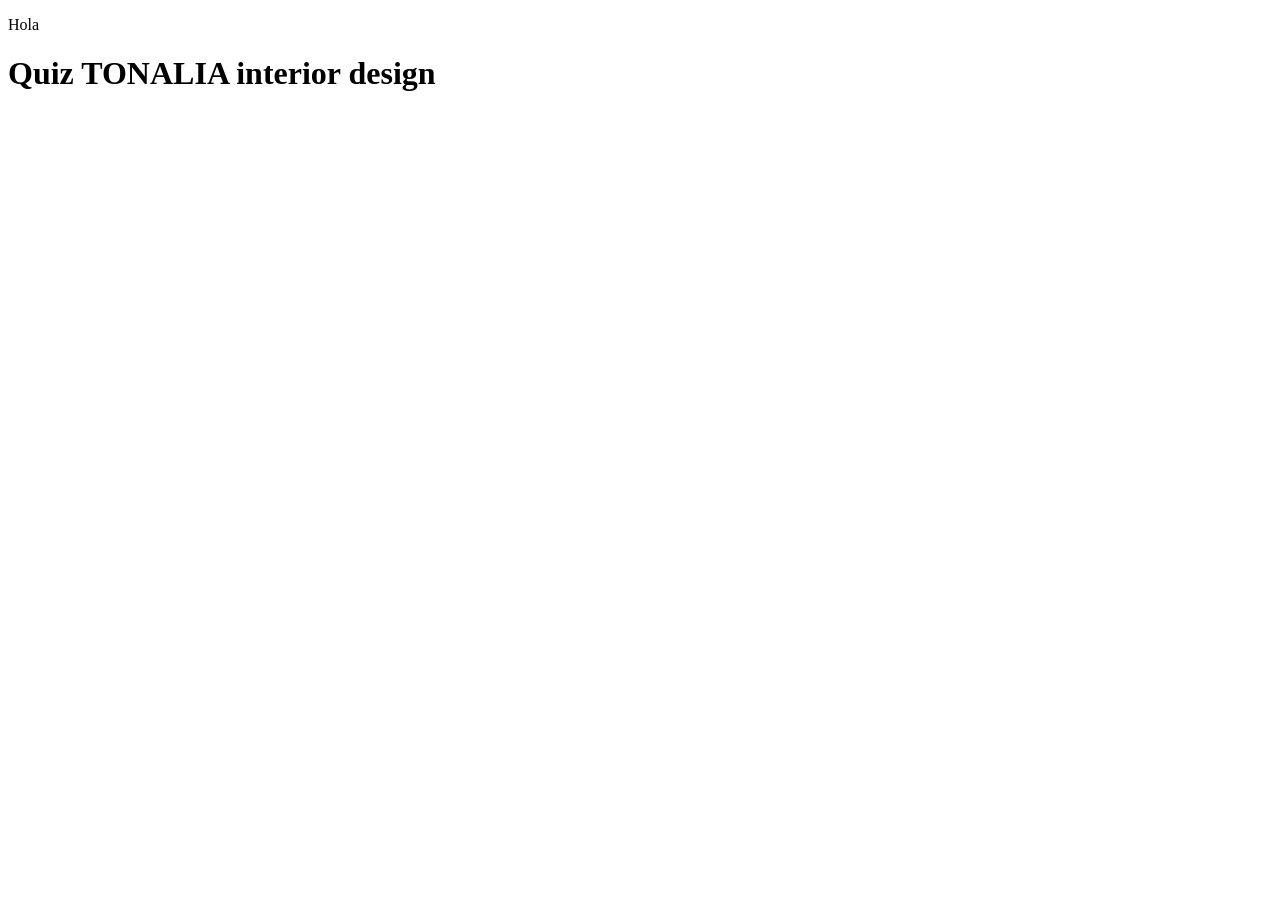
==== index.html @ bb1e87c9 "Add header to index.html" ====
<!DOCTYPE html>
<html lang="es">
<head>
  <meta charset="UTF-8">
  <meta name="viewport" content="width=device-width, initial-scale=1.0">
  <title>Quiz TONALIA interior design </title>
  </head>
  <body>
    <p> Hola </p>
   <h1>  Quiz TONALIA interior design </h1> 
  </body>   
</html>
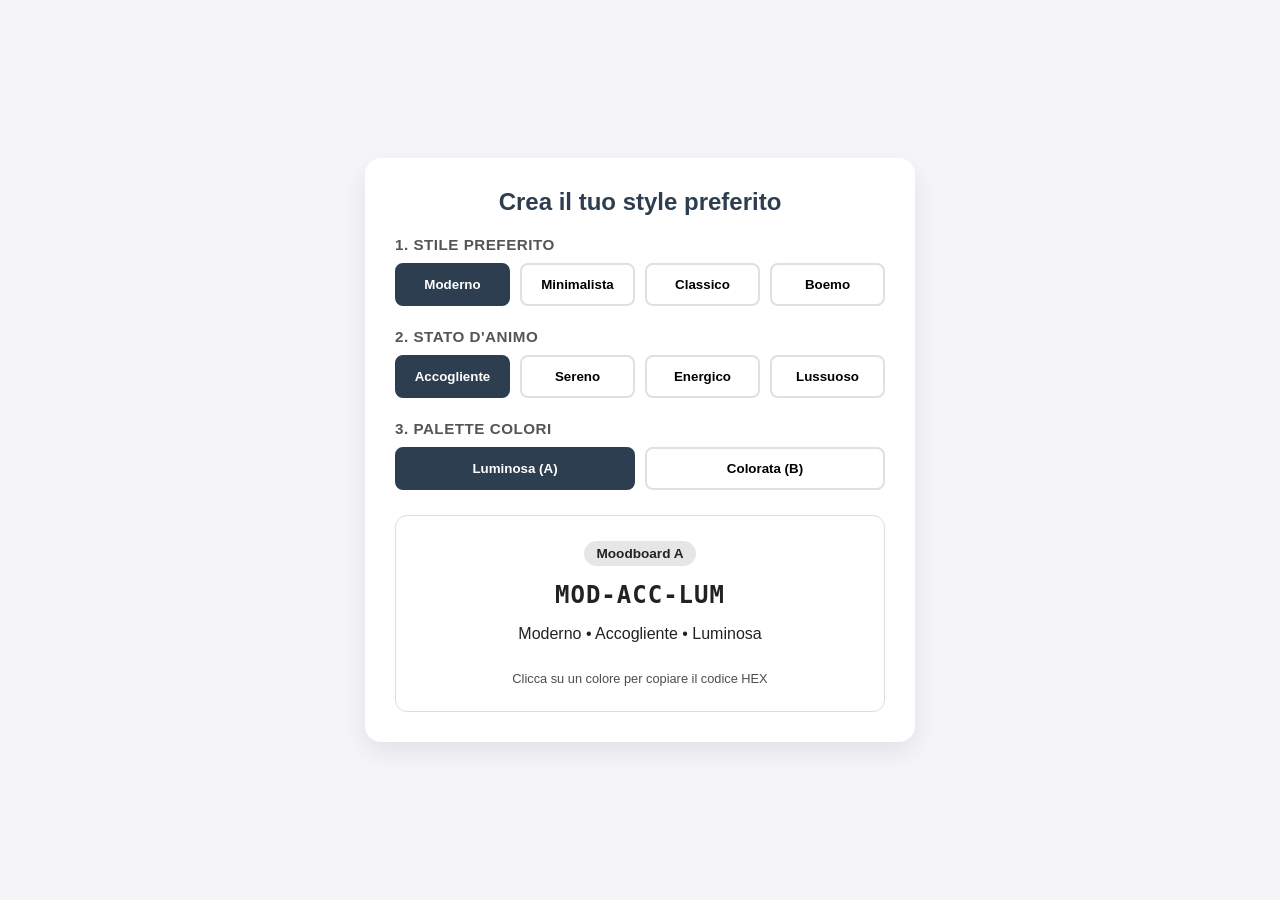
==== commit 7ef42a1e: "Rename index.html m to index.html" ====
--- a/index.html
+++ b/index.html
@@ -1,12 +1,58 @@
 <!DOCTYPE html>
-<html lang="es">
+<html lang="it">
 <head>
   <meta charset="UTF-8">
   <meta name="viewport" content="width=device-width, initial-scale=1.0">
-  <title>Quiz TONALIA interior design </title>
-  </head>
-  <body>
-    <p> Hola </p>
-   <h1>  Quiz TONALIA interior design </h1> 
-  </body>   
+  <title>Generatore di Moodboard</title>
+  <link rel="stylesheet" href="style.css">
+</head>
+<body>
+
+  <main class="container">
+    <h2>Crea il tuo style preferito</h2>
+
+    <!-- 1. STILE -->
+    <section class="step">
+      <span class="step-title">1. Stile Preferito</span>
+      <div class="options" id="group-stile">
+        <button class="btn-option active" data-val="MOD">Moderno</button>
+        <button class="btn-option" data-val="MIN">Minimalista</button>
+        <button class="btn-option" data-val="CLA">Classico</button>
+        <button class="btn-option" data-val="BOE">Boemo</button>
+      </div>
+    </section>
+
+    <!-- 2. STATO D'ANIMO -->
+    <section class="step">
+      <span class="step-title">2. Stato d'Animo</span>
+      <div class="options" id="group-mood">
+        <button class="btn-option active" data-val="ACC">Accogliente</button>
+        <button class="btn-option" data-val="SER">Sereno</button>
+        <button class="btn-option" data-val="ENE">Energico</button>
+        <button class="btn-option" data-val="LUS">Lussuoso</button>
+      </div>
+    </section>
+
+    <!-- 3. PALETTE COLORI -->
+    <section class="step">
+      <span class="step-title">3. Palette Colori</span>
+      <div class="options" id="group-palette">
+        <button class="btn-option active" data-val="LUM">Luminosa (A)</button>
+        <button class="btn-option" data-val="COL">Colorata (B)</button>
+      </div>
+    </section>
+
+    <!-- RESULTADO -->
+    <section class="result-card" id="result-card">
+      <span class="badge" id="moodboard-type">Moodboard A</span>
+      <div class="code-display" id="code-output">MOD-ACC-LUM</div>
+      <p id="desc-output">Moderno • Accogliente • Luminosa</p>
+      <div class="palette-grid" id="palette-grid"></div>
+      <small class="copy-hint" id="copy-hint">Clicca su un colore per copiare il codice HEX</small>
+    </section>
+  </main>
+
+  <script src="script.js"></script>
+</body>
 </html>
+
--- a/style.css
+++ b/style.css
@@ -0,0 +1,138 @@
+:root {
+  --bg-color: #f4f4f9;
+  --card-bg: #ffffff;
+  --text-main: #222222;
+  --accent: #2c3e50;
+}
+
+* {
+  box-sizing: border-box;
+}
+
+body {
+  font-family: 'Segoe UI', Tahoma, Geneva, Verdana, sans-serif;
+  background-color: var(--bg-color);
+  color: var(--text-main);
+  display: flex;
+  justify-content: center;
+  align-items: center;
+  min-height: 100vh;
+  margin: 0;
+  padding: 20px;
+}
+
+.container {
+  background: var(--card-bg);
+  padding: 30px;
+  border-radius: 16px;
+  box-shadow: 0 10px 25px rgba(0, 0, 0, 0.08);
+  max-width: 550px;
+  width: 100%;
+}
+
+h2 {
+  margin-top: 0;
+  text-align: center;
+  color: var(--accent);
+}
+
+.step {
+  margin-bottom: 22px;
+}
+
+.step-title {
+  font-weight: bold;
+  margin-bottom: 10px;
+  display: block;
+  font-size: 0.95rem;
+  text-transform: uppercase;
+  letter-spacing: 0.5px;
+  color: #555;
+}
+
+.options {
+  display: grid;
+  grid-template-columns: repeat(auto-fit, minmax(110px, 1fr));
+  gap: 10px;
+}
+
+.btn-option {
+  padding: 12px;
+  border: 2px solid #e0e0e0;
+  border-radius: 8px;
+  background: #fff;
+  cursor: pointer;
+  font-weight: 600;
+  transition: all 0.2s ease;
+  text-align: center;
+}
+
+.btn-option:hover {
+  border-color: var(--accent);
+}
+
+.btn-option.active {
+  background: var(--accent);
+  color: #fff;
+  border-color: var(--accent);
+}
+
+.result-card {
+  margin-top: 25px;
+  padding: 25px;
+  border-radius: 12px;
+  border: 1px solid #ddd;
+  transition: background-color 0.4s ease, color 0.4s ease;
+  text-align: center;
+}
+
+.badge {
+  display: inline-block;
+  padding: 5px 12px;
+  border-radius: 20px;
+  font-size: 0.85rem;
+  font-weight: bold;
+  background: rgba(128, 128, 128, 0.2);
+  margin-bottom: 10px;
+}
+
+.code-display {
+  font-family: monospace;
+  font-size: 1.5rem;
+  font-weight: bold;
+  margin: 5px 0 10px;
+  letter-spacing: 1px;
+}
+
+.palette-grid {
+  display: grid;
+  grid-template-columns: repeat(4, 1fr);
+  gap: 10px;
+  margin-top: 15px;
+}
+
+.color-swatch {
+  height: 75px;
+  border-radius: 8px;
+  display: flex;
+  align-items: flex-end;
+  justify-content: center;
+  padding-bottom: 8px;
+  font-family: monospace;
+  font-size: 0.75rem;
+  font-weight: bold;
+  box-shadow: inset 0 0 0 1px rgba(0, 0, 0, 0.15);
+  cursor: pointer;
+  transition: transform 0.15s ease;
+}
+
+.color-swatch:hover {
+  transform: translateY(-3px);
+}
+
+.copy-hint {
+  display: block;
+  margin-top: 12px;
+  font-size: 0.8rem;
+  opacity: 0.8;
+}
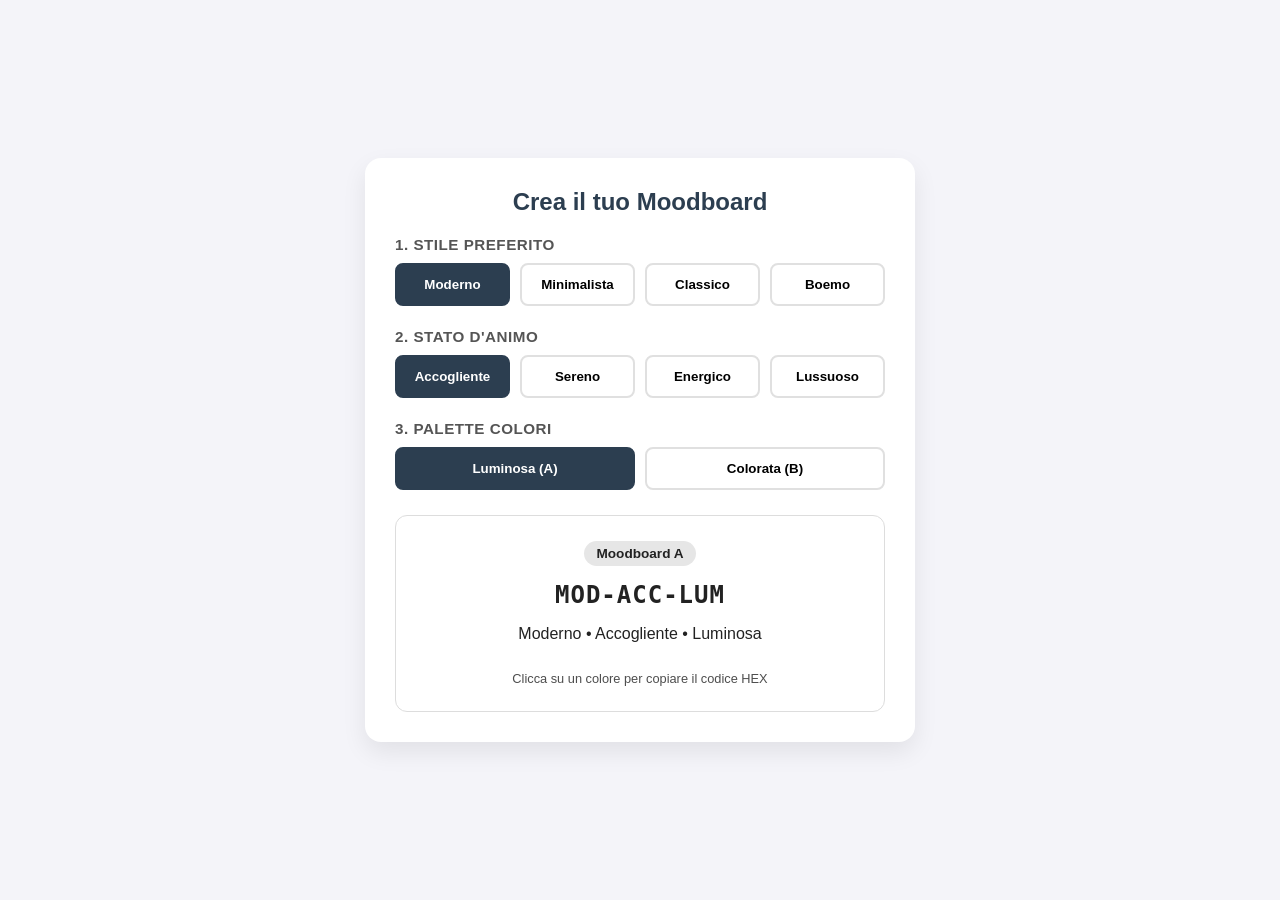
==== commit aae8b57e: "Revise index.html for moodboard generator" ====
--- a/index.html
+++ b/index.html
@@ -9,7 +9,7 @@
 <body>
 
   <main class="container">
-    <h2>Crea il tuo style preferito</h2>
+    <h2>Crea il tuo Moodboard</h2>
 
     <!-- 1. STILE -->
     <section class="step">
@@ -55,4 +55,3 @@
   <script src="script.js"></script>
 </body>
 </html>
-
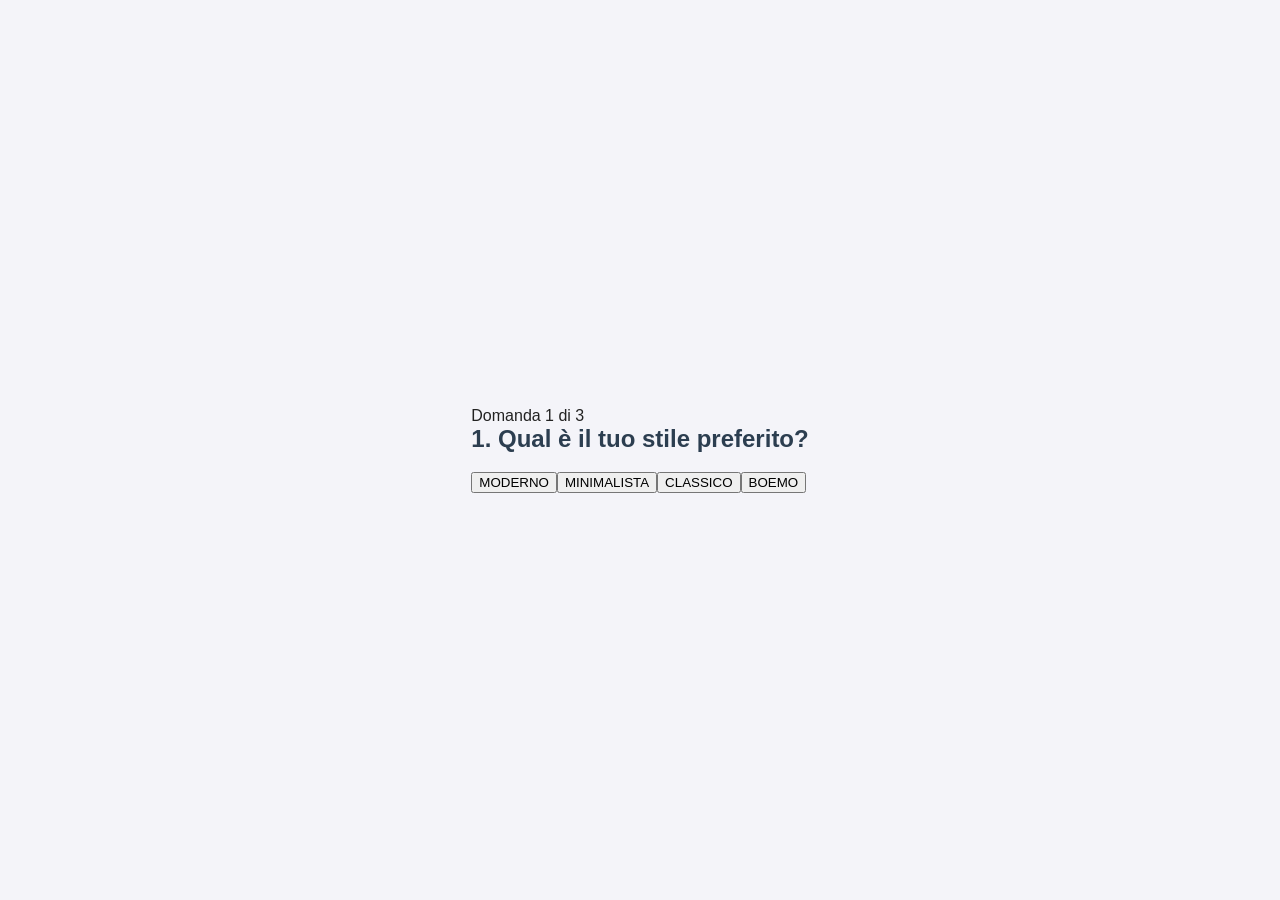
==== commit aace9e32: "Revise title and enhance quiz structure Updated the title and structure of the quiz moodboard. Added" ====
--- a/index.html
+++ b/index.html
@@ -3,55 +3,37 @@
 <head>
   <meta charset="UTF-8">
   <meta name="viewport" content="width=device-width, initial-scale=1.0">
-  <title>Generatore di Moodboard</title>
+  <title>Quiz Moodboard Interior Design</title>
   <link rel="stylesheet" href="style.css">
 </head>
 <body>
 
-  <main class="container">
-    <h2>Crea il tuo Moodboard</h2>
+  <div id="quiz-container" class="fade-in">
+    <div class="progress-wrapper">
+      <div class="progress-info">
+        <span id="step-text">Domanda 1 di 3</span>
+      </div>
+      <div class="progress-bar-bg">
+        <div id="progress-fill"></div>
+      </div>
+    </div>
 
-    <!-- 1. STILE -->
-    <section class="step">
-      <span class="step-title">1. Stile Preferito</span>
-      <div class="options" id="group-stile">
-        <button class="btn-option active" data-val="MOD">Moderno</button>
-        <button class="btn-option" data-val="MIN">Minimalista</button>
-        <button class="btn-option" data-val="CLA">Classico</button>
-        <button class="btn-option" data-val="BOE">Boemo</button>
-      </div>
-    </section>
+    <div id="question-box">
+      <h2 id="question"></h2>
+      <div id="options"></div>
+    </div>
+  </div>
 
-    <!-- 2. STATO D'ANIMO -->
-    <section class="step">
-      <span class="step-title">2. Stato d'Animo</span>
-      <div class="options" id="group-mood">
-        <button class="btn-option active" data-val="ACC">Accogliente</button>
-        <button class="btn-option" data-val="SER">Sereno</button>
-        <button class="btn-option" data-val="ENE">Energico</button>
-        <button class="btn-option" data-val="LUS">Lussuoso</button>
-      </div>
-    </section>
-
-    <!-- 3. PALETTE COLORI -->
-    <section class="step">
-      <span class="step-title">3. Palette Colori</span>
-      <div class="options" id="group-palette">
-        <button class="btn-option active" data-val="LUM">Luminosa (A)</button>
-        <button class="btn-option" data-val="COL">Colorata (B)</button>
-      </div>
-    </section>
-
-    <!-- RESULTADO -->
-    <section class="result-card" id="result-card">
-      <span class="badge" id="moodboard-type">Moodboard A</span>
-      <div class="code-display" id="code-output">MOD-ACC-LUM</div>
-      <p id="desc-output">Moderno • Accogliente • Luminosa</p>
-      <div class="palette-grid" id="palette-grid"></div>
-      <small class="copy-hint" id="copy-hint">Clicca su un colore per copiare il codice HEX</small>
-    </section>
-  </main>
+  <div id="result-card" class="fade-in" style="display: none;">
+    <span id="code-output"></span>
+    <h3 id="moodboard-type"></h3>
+    <p id="desc-output"></p>
+    <div id="palette-grid"></div>
+    <small id="copy-hint">Clicca su un colore per copiare il codice HEX</small>
+    <button onclick="restartQuiz()">Ricomincia il quiz</button>
+  </div>
 
   <script src="script.js"></script>
 </body>
 </html>
+
--- a/style.css
+++ b/style.css
@@ -136,3 +136,4 @@
   font-size: 0.8rem;
   opacity: 0.8;
 }
+
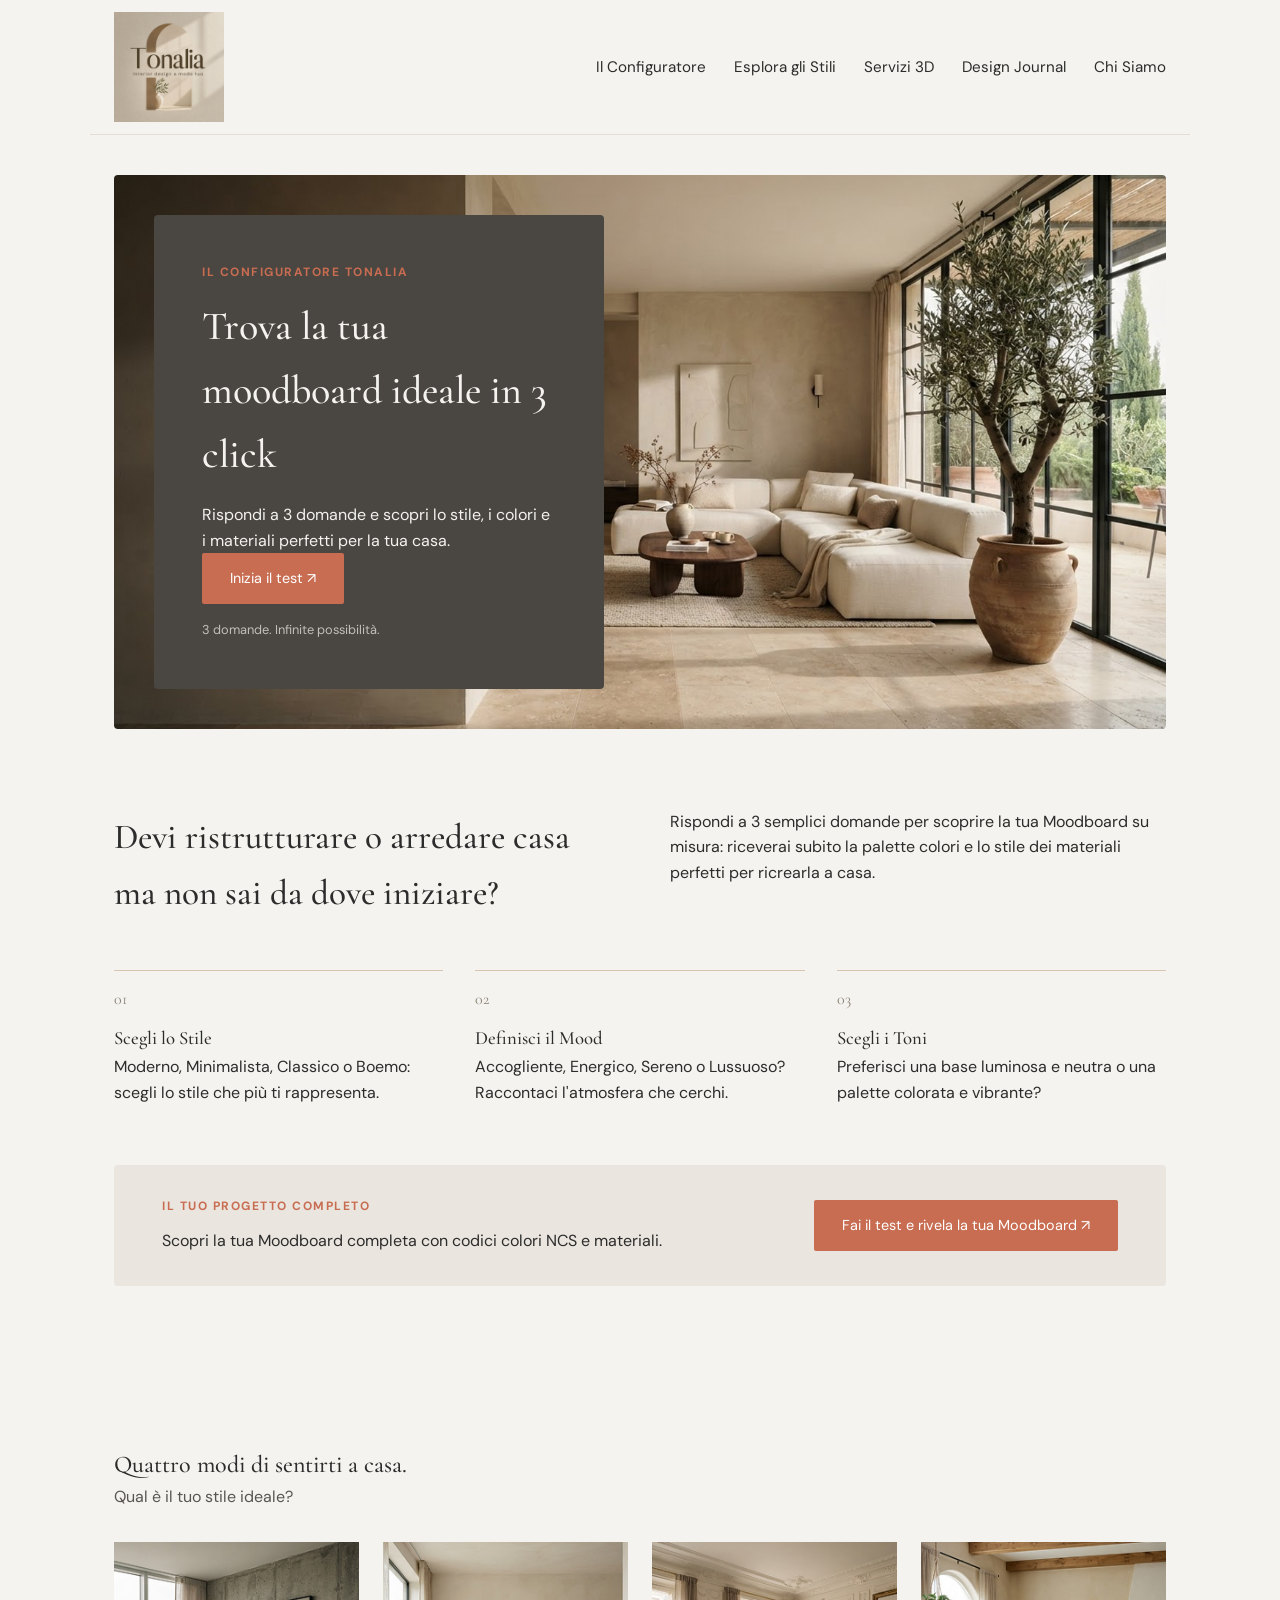
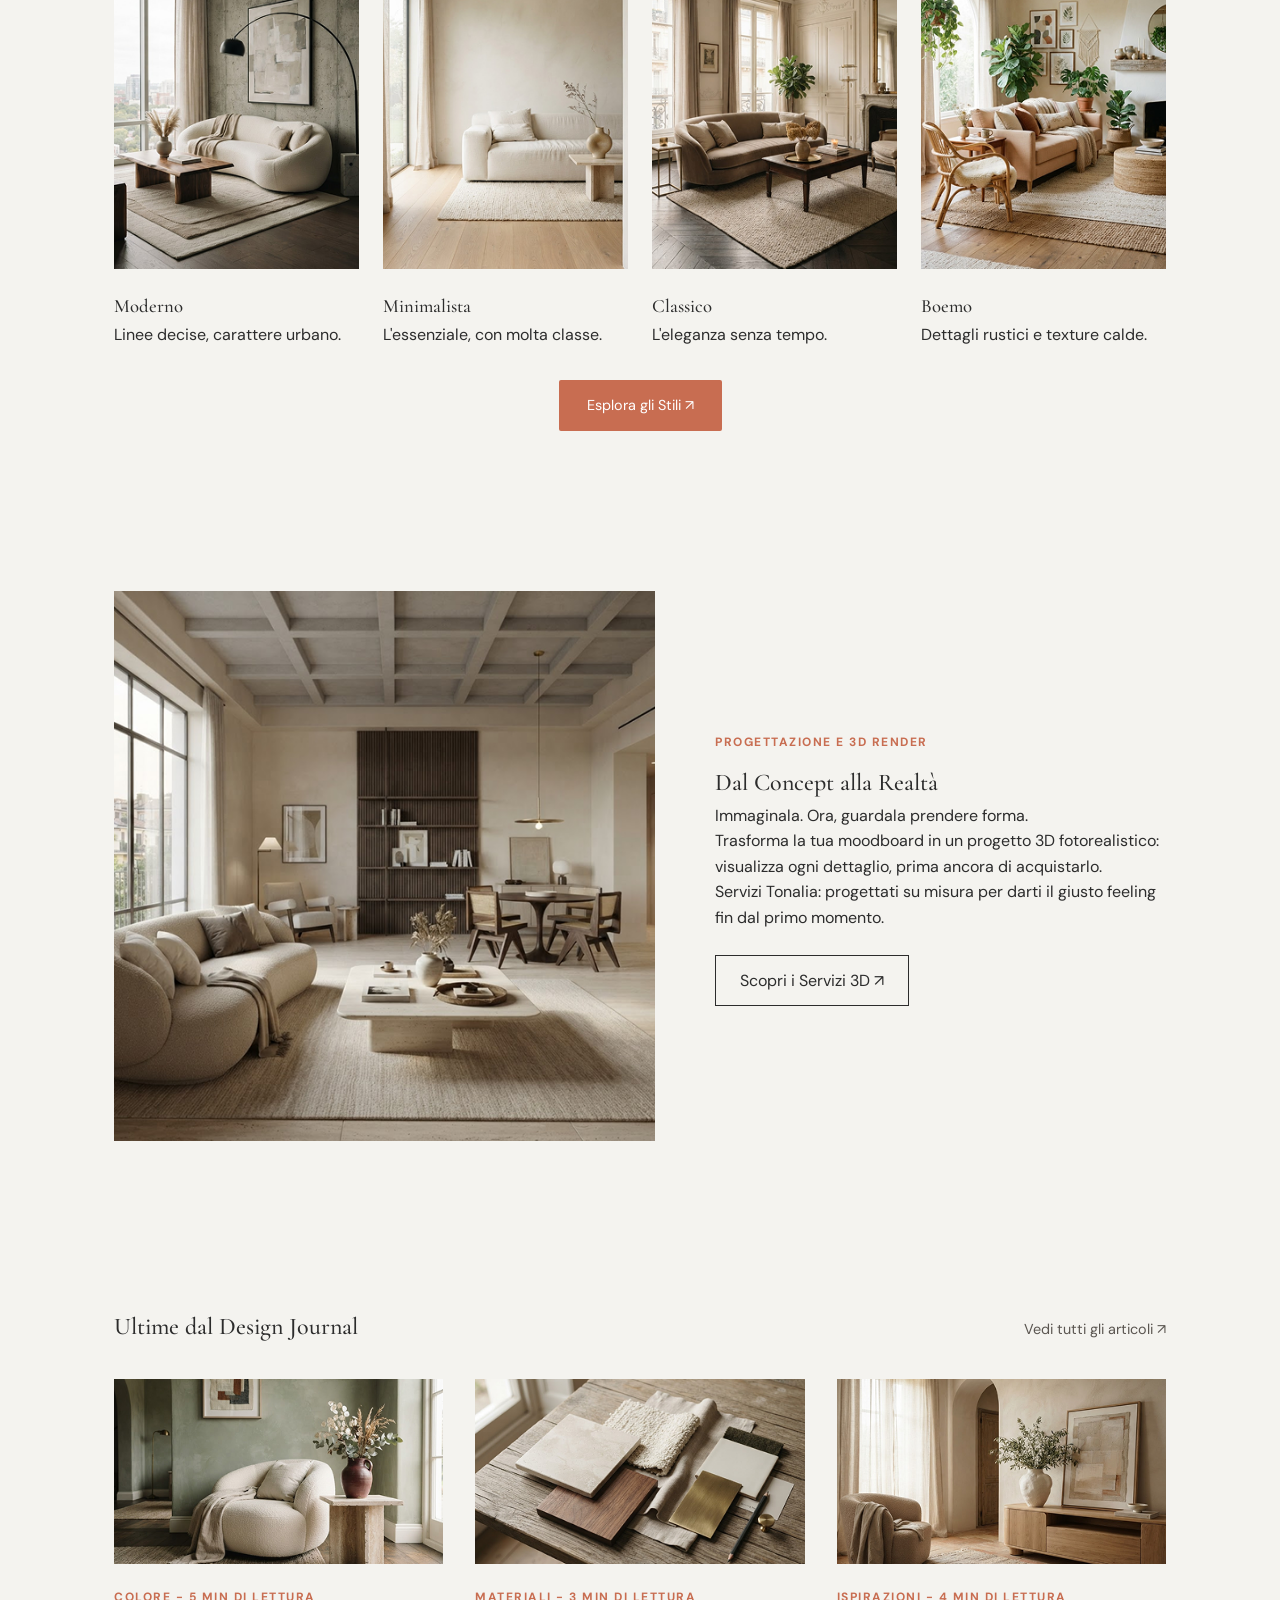
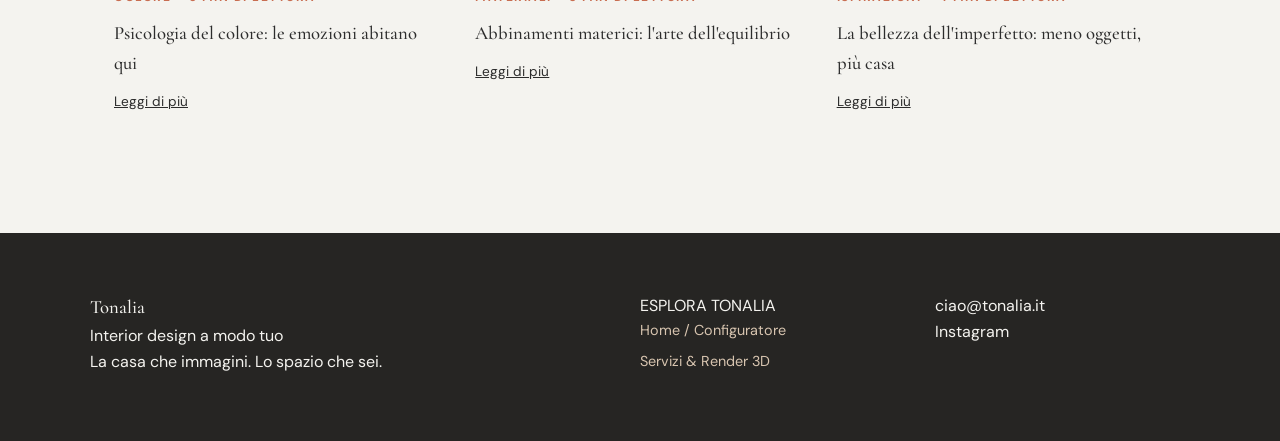
==== commit 12a6f891: "Rename homepage.html to index.html" ====
--- a/index.html
+++ b/index.html
@@ -1,39 +1,178 @@
 <!DOCTYPE html>
 <html lang="it">
 <head>
-  <meta charset="UTF-8">
-  <meta name="viewport" content="width=device-width, initial-scale=1.0">
-  <title>Quiz Moodboard Interior Design</title>
-  <link rel="stylesheet" href="style.css">
+  <meta charset="utf-8">
+  <meta name="viewport" content="width=device-width, initial-scale=1">
+  <title>Tonalia - Interior design a modo tuo</title>
+  <meta name="description" content="Trova la tua moodboard ideale in 3 click">
+  
+  <link href="https://fonts.googleapis.com/css2?family=Cormorant+Garamond:wght@500;600&family=DM+Sans:wght@400;500;700&display=swap" rel="stylesheet">
+  <link rel="stylesheet" href="stylemelissa.css">
 </head>
 <body>
 
-  <div id="quiz-container" class="fade-in">
-    <div class="progress-wrapper">
-      <div class="progress-info">
-        <span id="step-text">Domanda 1 di 3</span>
+
+  <header class="site-header">
+    <div class="logo">
+  <a href="homepage.html">
+    <img src="pictures/logo-tonalia.jpg" alt="Logo Tonalia">
+  </a>
+</div>
+    <nav class="main-nav">
+      <a href="configuratore.html">Il Configuratore</a>
+      <a href="esplora-stili.html">Esplora gli Stili</a>
+      <a href="servizi-3d.html">Servizi 3D</a>
+      <a href="design-journal.html">Design Journal</a>
+      <a href="chi-siamo.html">Chi Siamo</a>
+    </nav>
+  </header>
+
+  <main>
+
+    <section class="home-hero container">
+    
+      <div class="hero-image-bg">
+        <div class="hero-dark-box">
+          <p class="eyebrow">IL CONFIGURATORE TONALIA</p>
+          <h1>Trova la tua moodboard ideale in 3 click</h1>
+          <p>Rispondi a 3 domande e scopri lo stile, i colori e i materiali perfetti per la tua casa.</p>
+          <a href="configuratore.html" class="btn-terracotta">Inizia il test ↗</a>
+          <p class="small-text">3 domande. Infinite possibilità.</p>
+        </div>
       </div>
-      <div class="progress-bar-bg">
-        <div id="progress-fill"></div>
+    </section>
+
+ 
+    <section class="home-intro container">
+      <div class="intro-header">
+        <h2>Devi ristrutturare o arredare casa ma non sai da dove iniziare?</h2>
+        <p>Rispondi a 3 semplici domande per scoprire la tua Moodboard su misura: riceverai subito la palette colori e lo stile dei materiali perfetti per ricrearla a casa.</p>
+      </div>
+
+      <div class="features-grid">
+        <div class="feature-card">
+          <span class="step-number">01</span>
+          <h3>Scegli lo Stile</h3>
+          <p>Moderno, Minimalista, Classico o Boemo: scegli lo stile che più ti rappresenta.</p>
+        </div>
+        <div class="feature-card">
+          <span class="step-number">02</span>
+          <h3>Definisci il Mood</h3>
+          <p>Accogliente, Energico, Sereno o Lussuoso? Raccontaci l'atmosfera che cerchi.</p>
+        </div>
+        <div class="feature-card">
+          <span class="step-number">03</span>
+          <h3>Scegli i Toni</h3>
+          <p>Preferisci una base luminosa e neutra o una palette colorata e vibrante?</p>
+        </div>
+      </div>
+
+      <div class="cta-banner">
+        <div class="banner-text">
+          <p class="eyebrow">IL TUO PROGETTO COMPLETO</p>
+          <p>Scopri la tua Moodboard completa con codici colori NCS e materiali.</p>
+        </div>
+        <a href="configuratore.html" class="btn-terracotta">Fai il test e rivela la tua Moodboard ↗</a>
+      </div>
+    </section>
+
+
+    <section class="home-styles container">
+      <h2>Quattro modi di sentirti a casa.</h2>
+      <p class="subtitle">Qual è il tuo stile ideale?</p>
+      
+      <div class="styles-grid">
+        <div class="style-card">
+          <img src="pictures/mainpage1.png" alt="Stile Moderno">
+          <h3>Moderno</h3>
+          <p>Linee decise, carattere urbano.</p>
+        </div>
+        <div class="style-card">
+          <img src="pictures/mainpage2.png" alt="Stile Minimalista">
+          <h3>Minimalista</h3>
+          <p>L'essenziale, con molta classe.</p>
+        </div>
+        <div class="style-card">
+          <img src="pictures/mainpage3.png" alt="Stile Classico">
+          <h3>Classico</h3>
+          <p>L'eleganza senza tempo.</p>
+        </div>
+        <div class="style-card">
+          <img src="pictures/mainpage4.png" alt="Stile Boemo">
+          <h3>Boemo</h3>
+          <p>Dettagli rustici e texture calde.</p>
+        </div>
+      </div>
+      <div class="center-btn">
+        <a href="esplora-stili.html" class="btn-terracotta">Esplora gli Stili ↗</a>
+      </div>
+    </section>
+
+   
+    <section class="home-concept container">
+      <div class="concept-image">
+    
+        <img src="pictures/mainpage5.png" alt="Dal concept alla realtà">
+      </div>
+      <div class="concept-text">
+        <p class="eyebrow">PROGETTAZIONE E 3D RENDER</p>
+        <h2>Dal Concept alla Realtà</h2>
+        <p>Immaginala. Ora, guardala prendere forma.</p>
+        <p>Trasforma la tua moodboard in un progetto 3D fotorealistico: visualizza ogni dettaglio, prima ancora di acquistarlo.</p>
+        <p>Servizi Tonalia: progettati su misura per darti il giusto feeling fin dal primo momento.</p>
+        <a href="servizi-3d.html" class="btn-outline">Scopri i Servizi 3D ↗</a>
+      </div>
+    </section>
+
+    
+    <section class="home-journal container">
+      <div class="journal-header">
+        <h2>Ultime dal Design Journal</h2>
+        <a href="design-journal.html" class="link-scopri">Vedi tutti gli articoli ↗</a>
+      </div>
+
+      <div class="journal-grid">
+        <div class="journal-card">
+          <img src="pictures/mainpage6.png" alt="Articolo 1">
+          <p class="eyebrow">COLORE - 5 MIN DI LETTURA</p>
+          <h3>Psicologia del colore: le emozioni abitano qui</h3>
+          <a href="#" class="read-more">Leggi di più</a>
+        </div>
+        <div class="journal-card">
+          <img src="pictures/mainpage7.png" alt="Articolo 2">
+          <p class="eyebrow">MATERIALI - 3 MIN DI LETTURA</p>
+          <h3>Abbinamenti materici: l'arte dell'equilibrio</h3>
+          <a href="#" class="read-more">Leggi di più</a>
+        </div>
+        <div class="journal-card">
+          <img src="pictures/mainpage8.png" alt="Articolo 3">
+          <p class="eyebrow">ISPIRAZIONI - 4 MIN DI LETTURA</p>
+          <h3>La bellezza dell'imperfetto: meno oggetti, più casa</h3>
+          <a href="#" class="read-more">Leggi di più</a>
+        </div>
+      </div>
+    </section>
+  </main>
+
+
+  <footer class="site-footer">
+    <div class="footer-content">
+      <div class="footer-brand">
+        <h3>Tonalia</h3>
+        <p>Interior design a modo tuo</p>
+        <p class="footer-tagline">La casa che immagini. Lo spazio che sei.</p>
+      </div>
+      <div class="footer-links">
+        <p class="footer-title">ESPLORA TONALIA</p>
+        <a href="index.html">Home / Configuratore</a>
+        <a href="servizi-3d.html">Servizi & Render 3D</a>
+      </div>
+      <div class="footer-contact">
+        <p>ciao@tonalia.it</p>
+        <p>Instagram</p>
       </div>
     </div>
+  </footer>
 
-    <div id="question-box">
-      <h2 id="question"></h2>
-      <div id="options"></div>
-    </div>
-  </div>
-
-  <div id="result-card" class="fade-in" style="display: none;">
-    <span id="code-output"></span>
-    <h3 id="moodboard-type"></h3>
-    <p id="desc-output"></p>
-    <div id="palette-grid"></div>
-    <small id="copy-hint">Clicca su un colore per copiare il codice HEX</small>
-    <button onclick="restartQuiz()">Ricomincia il quiz</button>
-  </div>
-
-  <script src="script.js"></script>
 </body>
 </html>
-
--- a/stylemelissa.css
+++ b/stylemelissa.css
@@ -0,0 +1,388 @@
+* {
+  box-sizing: border-box;
+  margin: 0;
+  padding: 0;
+}
+body {
+  background-color: #F4F3EF;
+  color: #2C2C2C;            
+  font-family: 'DM Sans', sans-serif;
+  line-height: 1.6;
+}
+h1, h2, h3, .logo, .footer-brand h3 {
+  font-family: 'Cormorant Garamond', Georgia, serif;
+  font-weight: 500;
+}
+.container {
+  max-width: 1100px;
+  margin: 0 auto;
+  padding: 40px 24px;
+}
+.eyebrow {
+  color: #C86D51;
+  font-size: 0.75rem;
+  font-weight: 700;
+  letter-spacing: 1.5px;
+  text-transform: uppercase;
+  margin-bottom: 12px;
+}
+.site-header {
+  max-width: 1100px;
+  margin: 0 auto;
+  padding: 12px 24px;
+  display: flex;
+  justify-content: space-between;
+  align-items: center;
+  border-bottom: 1px solid #E2DCD3;
+}
+.logo {
+  font-size: 1.8rem;
+}
+.main-nav a {
+  text-decoration: none;
+  color: #2C2C2C;
+  margin-left: 24px;
+  font-size: 0.95rem;
+}
+.main-nav a.active {
+  border-bottom: 2px solid #C86D51;
+  padding-bottom: 4px;
+}
+.hero-section {
+  display: grid;
+  grid-template-columns: 1fr 1fr; 
+  gap: 48px;
+  align-items: center;
+  margin-bottom: 80px;
+}
+.hero-text h1 {
+  font-size: 2.8rem;
+  line-height: 1.15;
+  margin-bottom: 20px;
+}
+.subtitle {
+  color: #5A5550;
+  margin-bottom: 32px;
+}
+.btn-terracotta {
+  display: inline-block;
+  background-color: #C86D51;
+  color: #FFFFFF;
+  text-decoration: none;
+  padding: 14px 28px;
+  font-size: 0.9rem;
+  border-radius: 2px;
+}
+.hero-image img {
+  width: 100%;
+  border-radius: 4px;
+  display: block;
+}
+.steps-section {
+  margin-bottom: 80px;
+}
+.steps-section h2, .before-after-section h2 {
+  font-size: 2.2rem;
+  margin-bottom: 32px;
+}
+.steps-grid {
+  display: grid;
+  grid-template-columns: repeat(3, 1fr); 
+  gap: 32px;
+}
+.step-card {
+  border-top: 1px solid #D8C5B0;
+  padding-top: 20px;
+}
+.step-number {
+  font-family: 'Cormorant Garamond', serif;
+  color: #8C8275;
+  font-size: 1rem;
+  display: block;
+  margin-bottom: 12px;
+}
+.step-card h3 {
+  font-size: 1.4rem;
+  margin-bottom: 8px;
+}
+.step-card p {
+  font-size: 0.9rem;
+  color: #5A5550;
+}
+.before-after-section {
+  margin-bottom: 80px;
+}
+.section-header-inline {
+  display: flex;
+  justify-content: space-between;
+  align-items: baseline;
+}
+.comparison-grid {
+  display: grid;
+  grid-template-columns: 1fr 1fr; /* 2 foto affiancate */
+  gap: 32px;
+}
+.comparison-item h4 {
+  font-family: 'Cormorant Garamond', serif;
+  font-size: 1.3rem;
+  margin-bottom: 12px;
+}
+.comparison-item img {
+  width: 100%;
+  height: 320px;
+  object-fit: cover; 
+  margin-bottom: 12px;
+}
+.caption {
+  font-size: 0.85rem;
+  color: #5A5550;
+}
+.color-tags {
+  display: flex;
+  gap: 20px;
+  margin-top: 8px;
+  font-size: 0.8rem;
+}
+.dot {
+  display: inline-block;
+  width: 10px;
+  height: 10px;
+  margin-right: 6px;
+}
+.dot.salvia { background-color: #8FA38B; }
+.dot.terracotta { background-color: #C86D51; }
+.form-box {
+  background-color: #FFFFFF;
+  padding: 48px;
+  border-radius: 4px;
+  display: grid;
+  grid-template-columns: 1fr 1.5fr;
+  gap: 48px;
+  margin-bottom: 60px;
+}
+.form-intro h2 {
+  font-size: 2rem;
+  margin-bottom: 16px;
+}
+.form-intro p {
+  font-size: 0.9rem;
+  color: #5A5550;
+  margin-bottom: 24px;
+}
+.form-row {
+  display: grid;
+  grid-template-columns: 1fr 1fr; /* Nome e Email sulla stessa riga */
+  gap: 16px;
+}
+.form-group {
+  margin-bottom: 16px;
+}
+.form-group label {
+  display: block;
+  font-size: 0.85rem;
+  margin-bottom: 6px;
+}
+.form-group input,
+.form-group textarea {
+  width: 100%;
+  padding: 12px;
+  border: 1px solid #E2DCD3;
+  font-family: inherit;
+  font-size: 0.9rem;
+}
+.form-checkbox {
+  display: flex;
+  align-items: flex-start;
+  gap: 8px;
+  font-size: 0.8rem;
+  color: #5A5550;
+  margin-bottom: 20px;
+}
+.btn-submit {
+  width: 100%;
+  background-color: #C86D51;
+  color: #FFFFFF;
+  border: none;
+  padding: 16px;
+  font-weight: 700;
+  letter-spacing: 1px;
+  cursor: pointer;
+}
+.site-footer {
+  background-color: #262523;
+  color: #F4F3EF;
+  padding: 60px 24px;
+}
+.footer-content {
+  max-width: 1100px;
+  margin: 0 auto;
+  display: grid;
+  grid-template-columns: 2fr 1fr 1fr;
+  gap: 40px;
+}
+.footer-links a {
+  display: block;
+  color: #D8C5B0;
+  text-decoration: none;
+  margin-bottom: 8px;
+  font-size: 0.9rem;
+}
+@media (max-width: 768px) {
+  .hero-section,
+  .steps-grid,
+  .comparison-grid,
+  .form-box,
+  .form-row,
+  .footer-content {
+    grid-template-columns: 1fr;
+  }
+}
+.hero-image-bg {
+  background-image: url('pictures/heroimage.png'); 
+  background-size: cover;
+  background-position: center;
+  min-height: 550px;
+  display: flex;
+  align-items: center;
+  padding: 40px;
+  border-radius: 4px;
+}
+
+.hero-dark-box {
+  background-color: #4A4641;
+  color: #F4F3EF;
+  max-width: 450px;
+  padding: 48px;
+  border-radius: 4px;
+}
+
+.hero-dark-box h1 {
+  font-size: 2.5rem;
+  margin-bottom: 16px;
+}
+
+.hero-dark-box .small-text {
+  font-size: 0.8rem;
+  margin-top: 16px;
+  opacity: 0.7;
+}
+
+
+.intro-header {
+  display: grid;
+  grid-template-columns: 1fr 1fr;
+  gap: 60px;
+  margin-bottom: 48px;
+}
+
+.intro-header h2 {
+  font-size: 2.2rem;
+}
+
+
+.features-grid {
+  display: grid;
+  grid-template-columns: repeat(3, 1fr);
+  gap: 32px;
+  margin-bottom: 60px;
+}
+
+.feature-card {
+  border-top: 1px solid #D8C5B0;
+  padding-top: 16px;
+}
+
+.cta-banner {
+  background-color: #EAE5DE;
+  padding: 32px 48px;
+  display: flex;
+  justify-content: space-between;
+  align-items: center;
+  border-radius: 4px;
+  margin-bottom: 80px;
+}
+
+
+.styles-grid {
+  display: grid;
+  grid-template-columns: repeat(4, 1fr);
+  gap: 24px;
+  margin-top: 32px;
+  margin-bottom: 32px;
+}
+
+.style-card img {
+  width: 100%;
+  aspect-ratio: 3/4; 
+  object-fit: cover;
+  margin-bottom: 16px;
+}
+
+.center-btn {
+  text-align: center;
+  margin-bottom: 80px;
+}
+
+
+.home-concept {
+  display: grid;
+  grid-template-columns: 1.2fr 1fr;
+  gap: 60px;
+  align-items: center;
+  margin-bottom: 80px;
+}
+
+.home-concept img {
+  width: 100%;
+}
+
+.btn-outline {
+  display: inline-block;
+  border: 1px solid #2C2C2C;
+  color: #2C2C2C;
+  text-decoration: none;
+  padding: 12px 24px;
+  margin-top: 24px;
+}
+
+
+.journal-header {
+  display: flex;
+  justify-content: space-between;
+  align-items: baseline;
+  margin-bottom: 32px;
+}
+
+.link-scopri {
+  color: #5A5550;
+  text-decoration: none;
+  font-size: 0.9rem;
+}
+
+.journal-grid {
+  display: grid;
+  grid-template-columns: repeat(3, 1fr);
+  gap: 32px;
+  margin-bottom: 80px;
+}
+
+.journal-card img {
+  width: 100%;
+  aspect-ratio: 16/9;
+  object-fit: cover;
+  margin-bottom: 16px;
+}
+
+.read-more {
+  display: inline-block;
+  margin-top: 12px;
+  font-size: 0.85rem;
+  color: #2C2C2C;
+}
+
+.logo img {
+  height: 110px; 
+  width: auto;
+  display: block;
+  mix-blend-mode: multiply; 
+}
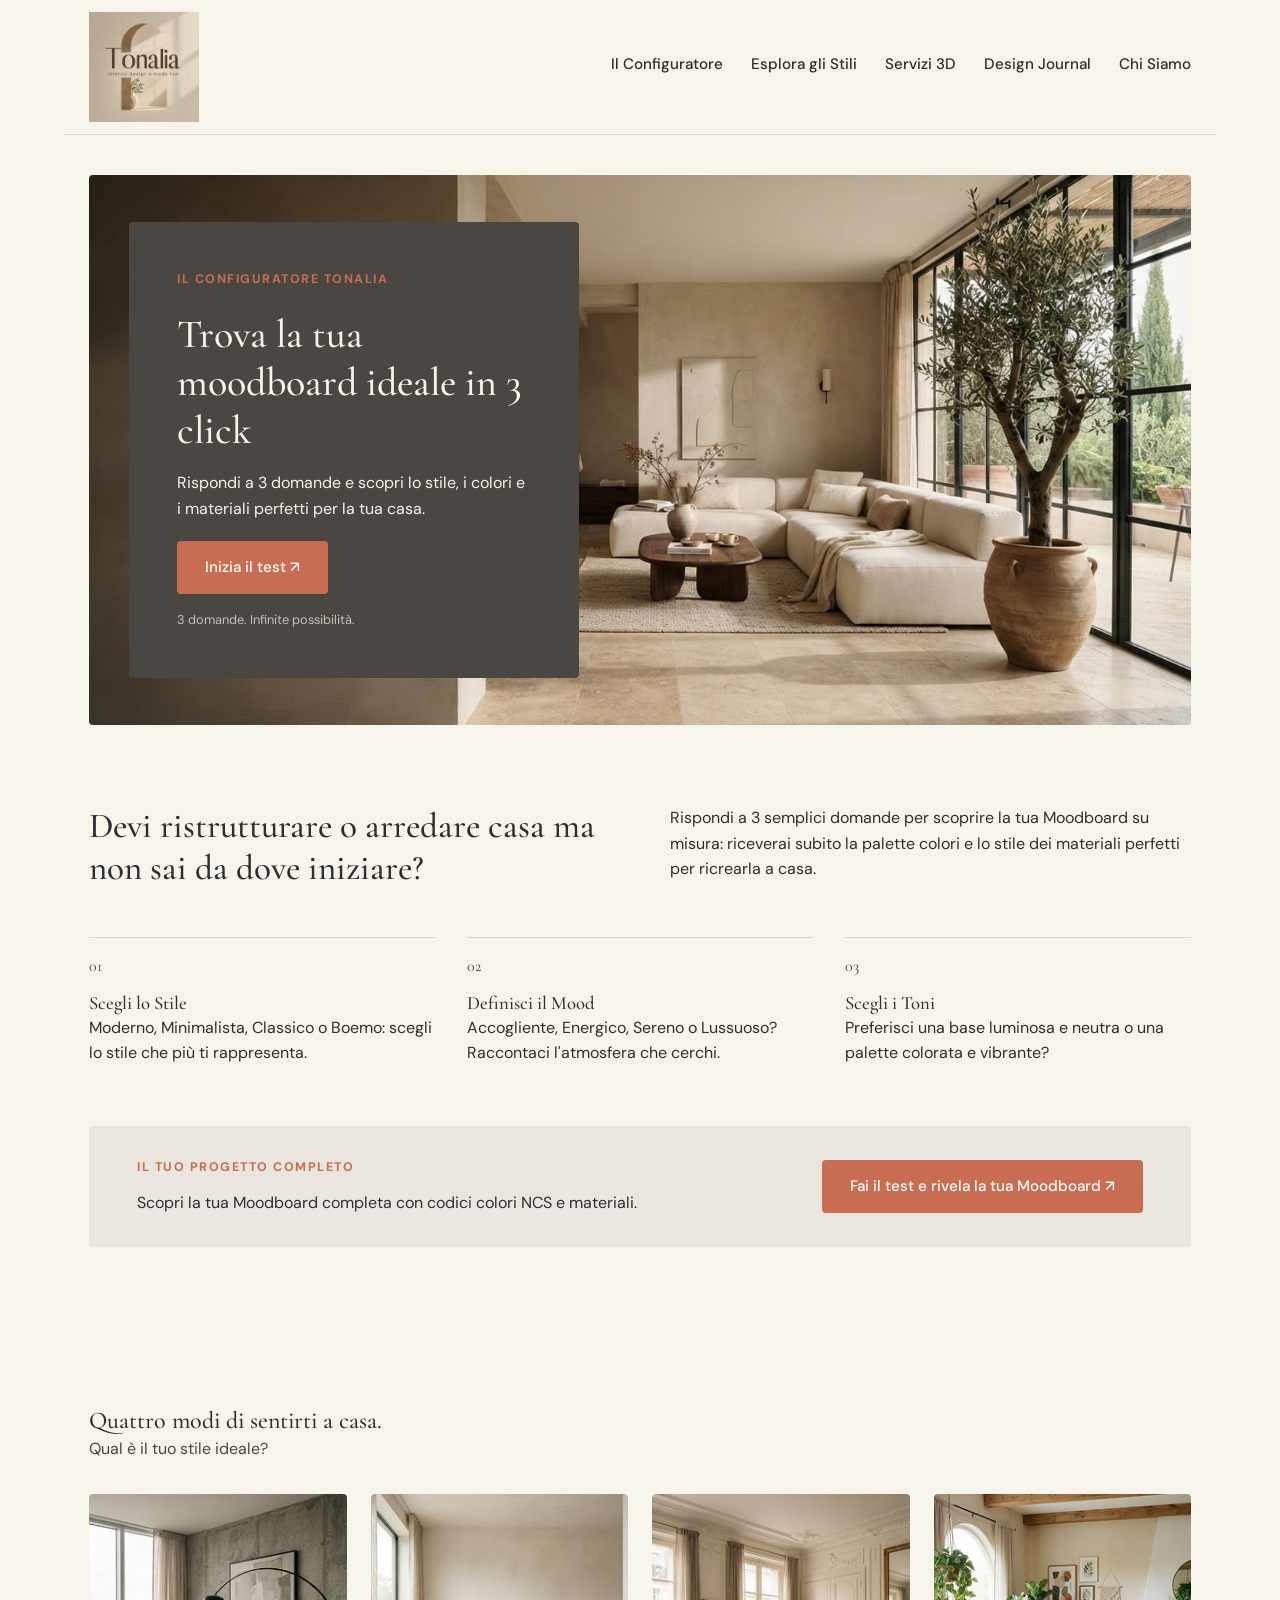
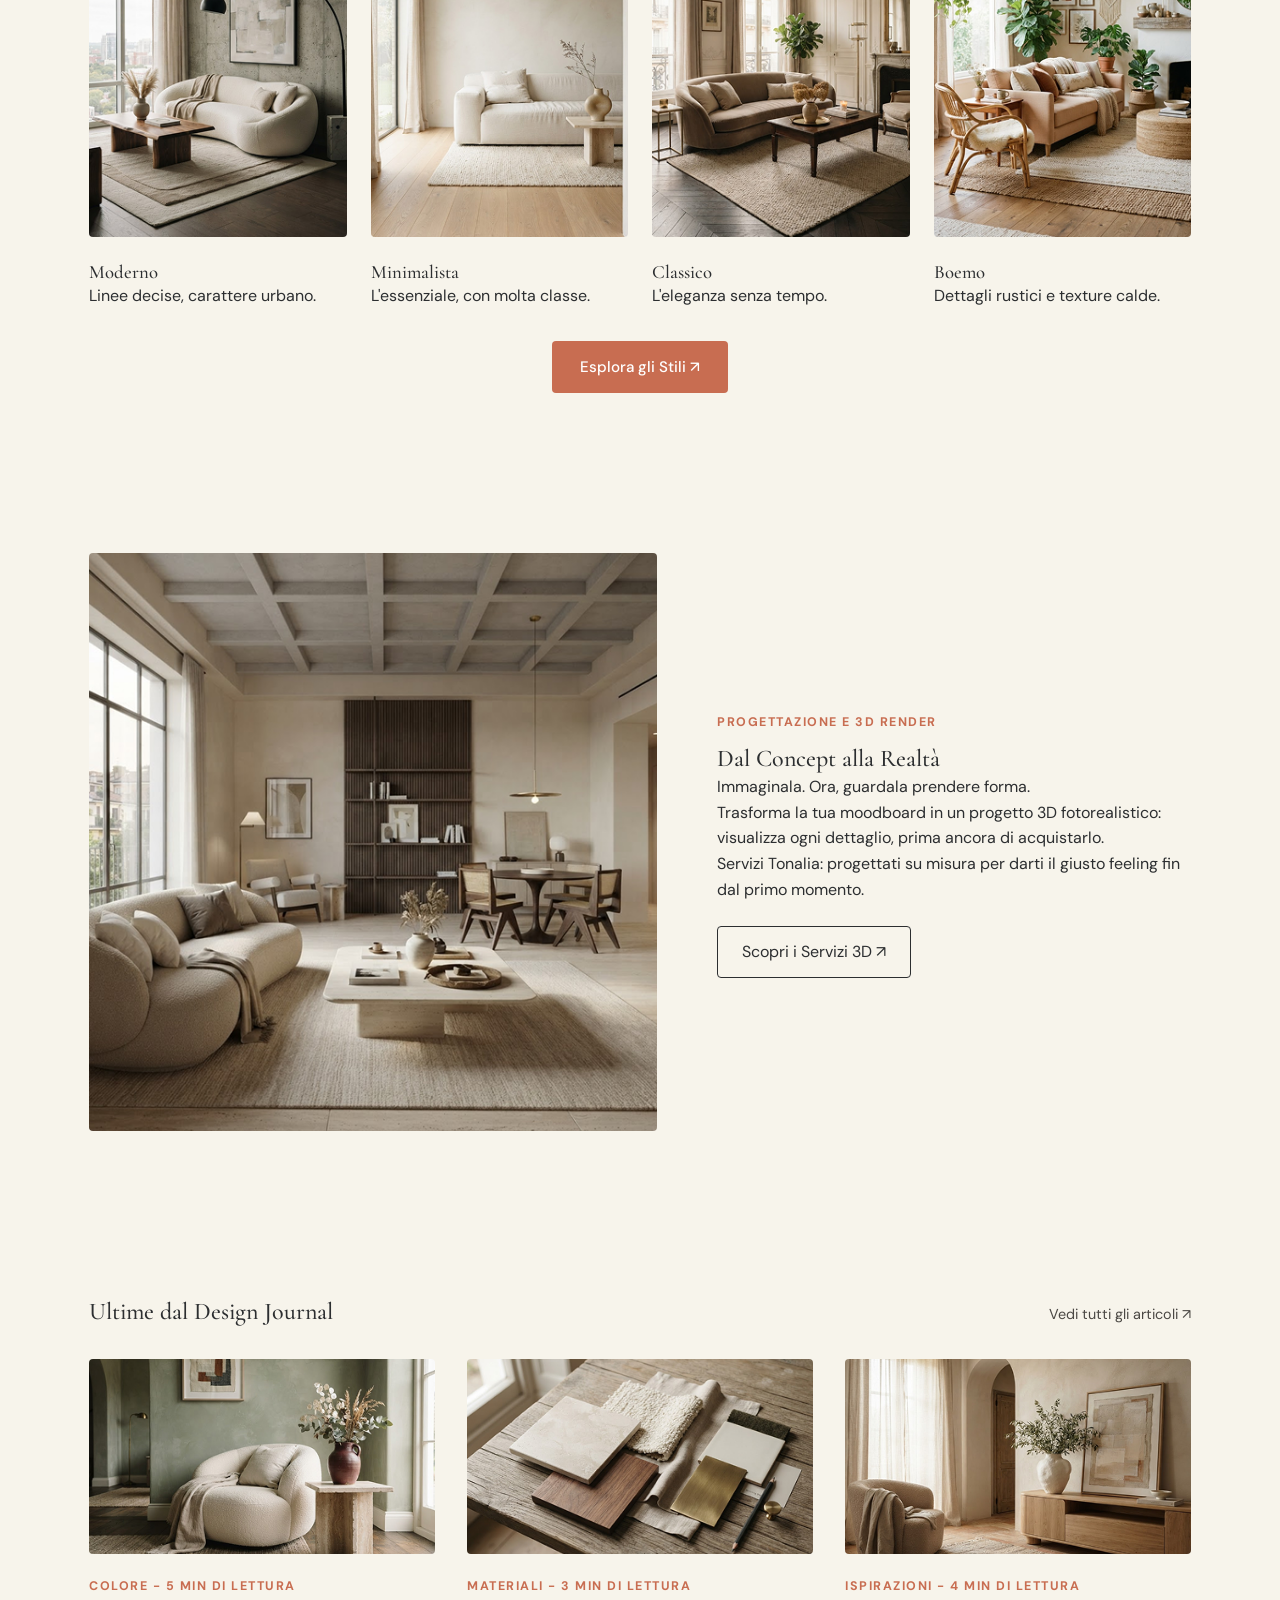
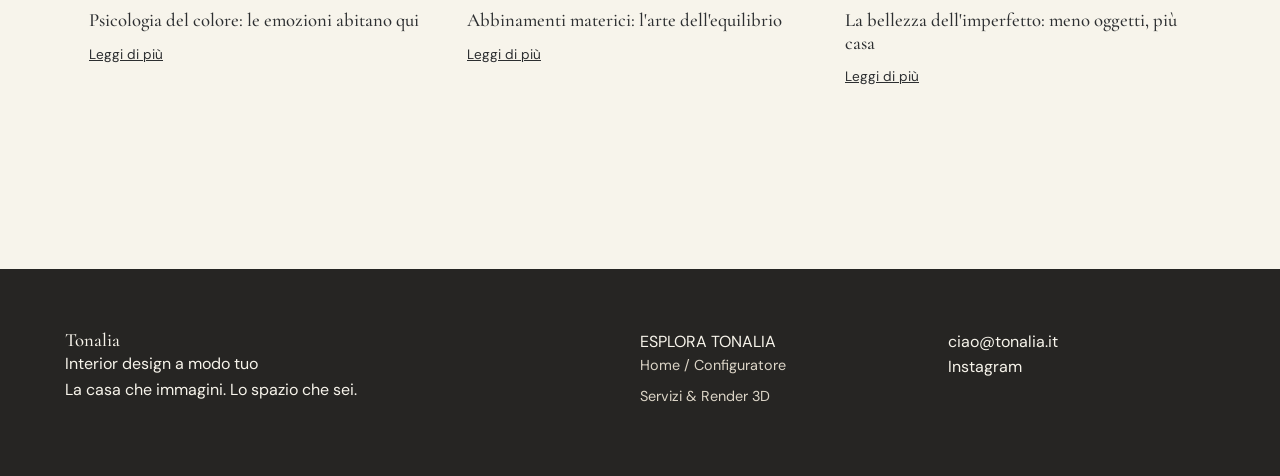
==== commit 6ed9a06c: "Update stylesheet link in index.html" ====
--- a/index.html
+++ b/index.html
@@ -7,7 +7,7 @@
   <meta name="description" content="Trova la tua moodboard ideale in 3 click">
   
   <link href="https://fonts.googleapis.com/css2?family=Cormorant+Garamond:wght@500;600&family=DM+Sans:wght@400;500;700&display=swap" rel="stylesheet">
-  <link rel="stylesheet" href="stylemelissa.css">
+  <link rel="stylesheet" href="style.css">
 </head>
 <body>
 
--- a/style.css
+++ b/style.css
@@ -0,0 +1,860 @@
+/* =========================================
+   1. VARIABILI DI DESIGN (Palette Unica Tonalia)
+   ========================================= */
+:root {
+  --bg-cream: #F7F4EB;
+  --bg-card: #FFFFFF;
+  --bg-banner: #EAE5DE;
+  --bg-dark: #262523;
+  --bg-dark-box: #4A4641;
+  --text-dark: #2C2E30;
+  --text-muted: #4A4743;
+  --accent-terracotta: #C86D51;
+  --accent-salvia: #8FA38B;
+  --border-light: #E0DDD5;
+  --border-sand: #DCD5C7;
+
+  --font-serif: 'Cormorant Garamond', Georgia, serif;
+  --font-sans: 'DM Sans', sans-serif;
+
+  --radius-sm: 4px;
+  --radius-md: 10px;
+  --radius-lg: 16px;
+}
+
+/* =========================================
+   2. RESET E STILI BASE
+   ========================================= */
+* {
+  box-sizing: border-box;
+  margin: 0;
+  padding: 0;
+}
+
+body {
+  background-color: var(--bg-cream);
+  color: var(--text-dark);
+  font-family: var(--font-sans);
+  line-height: 1.6;
+  -webkit-font-smoothing: antialiased;
+}
+
+h1, h2, h3, h4,
+.logo, .brand-logo, .footer-brand h3,
+.section-title, .hero-title, .stat-number {
+  font-family: var(--font-serif);
+  font-weight: 500;
+  line-height: 1.2;
+}
+
+.container {
+  max-width: 1150px;
+  margin: 0 auto;
+  padding: 40px 24px;
+}
+
+.border-top {
+  border-top: 1px solid var(--border-sand);
+  padding-top: 64px;
+  padding-bottom: 80px;
+}
+
+.eyebrow {
+  display: block;
+  color: var(--accent-terracotta);
+  font-size: 0.78rem;
+  font-weight: 700;
+  text-transform: uppercase;
+  letter-spacing: 1.5px;
+  margin-bottom: 12px;
+}
+
+.subtitle {
+  color: var(--text-muted);
+  margin-bottom: 32px;
+}
+
+.btn-terracotta,
+.btn-primary {
+  display: inline-block;
+  background-color: var(--accent-terracotta);
+  color: var(--bg-card);
+  text-decoration: none;
+  border: none;
+  padding: 14px 28px;
+  font-family: var(--font-sans);
+  font-size: 0.95rem;
+  font-weight: 500;
+  border-radius: var(--radius-sm);
+  cursor: pointer;
+  transition: opacity 0.2s;
+}
+
+.btn-terracotta:hover,
+.btn-primary:hover {
+  opacity: 0.9;
+}
+
+.btn-outline {
+  display: inline-block;
+  border: 1px solid var(--text-dark);
+  color: var(--text-dark);
+  text-decoration: none;
+  padding: 12px 24px;
+  margin-top: 24px;
+  border-radius: var(--radius-sm);
+}
+
+/* =========================================
+   3. HEADER & FOOTER (Comuni a tutto il sito)
+   ========================================= */
+.site-header {
+  max-width: 1150px;
+  margin: 0 auto;
+  padding: 12px 24px;
+  display: flex;
+  justify-content: space-between;
+  align-items: center;
+  flex-wrap: wrap;
+  gap: 20px;
+  border-bottom: 1px solid var(--border-light);
+}
+
+.header-inner {
+  width: 100%;
+  display: flex;
+  justify-content: space-between;
+  align-items: center;
+  flex-wrap: wrap;
+  gap: 20px;
+}
+
+.logo {
+  font-size: 1.8rem;
+}
+
+.logo img {
+  height: 110px;
+  width: auto;
+  display: block;
+  mix-blend-mode: multiply;
+}
+
+.brand-logo {
+  display: block;
+  font-size: 33px;
+  color: var(--text-dark);
+  text-decoration: none;
+}
+
+.brand-tagline {
+  font-size: 14px;
+  color: var(--text-muted);
+}
+
+.main-nav {
+  display: flex;
+  gap: 28px;
+  flex-wrap: wrap;
+}
+
+.main-nav a {
+  text-decoration: none;
+  color: var(--text-dark);
+  font-size: 0.95rem;
+  font-weight: 500;
+  padding-bottom: 6px;
+  position: relative;
+}
+
+.main-nav a.active {
+  border-bottom: 2px solid var(--accent-terracotta);
+}
+
+.site-footer {
+  background-color: var(--bg-dark);
+  color: var(--bg-cream);
+  padding: 60px 24px;
+  margin-top: 60px;
+}
+
+.footer-content {
+  max-width: 1150px;
+  margin: 0 auto;
+  display: grid;
+  grid-template-columns: 2fr 1fr 1fr;
+  gap: 40px;
+}
+
+.footer-links a {
+  display: block;
+  color: var(--border-sand);
+  text-decoration: none;
+  margin-bottom: 8px;
+  font-size: 0.9rem;
+}
+
+/* =========================================
+   4. HOME PAGE (index.html)
+   ========================================= */
+.hero-image-bg {
+  background-image: url('pictures/heroimage.png');
+  background-size: cover;
+  background-position: center;
+  min-height: 550px;
+  display: flex;
+  align-items: center;
+  padding: 40px;
+  border-radius: var(--radius-sm);
+}
+
+.hero-dark-box {
+  background-color: var(--bg-dark-box);
+  color: var(--bg-cream);
+  max-width: 450px;
+  padding: 48px;
+  border-radius: var(--radius-sm);
+}
+
+.hero-dark-box h1 {
+  font-size: 2.5rem;
+  margin-bottom: 16px;
+}
+
+.hero-dark-box p {
+  margin-bottom: 20px;
+}
+
+.hero-dark-box .small-text {
+  font-size: 0.8rem;
+  margin-top: 16px;
+  margin-bottom: 0;
+  opacity: 0.7;
+}
+
+.intro-header {
+  display: grid;
+  grid-template-columns: 1fr 1fr;
+  gap: 60px;
+  margin-bottom: 48px;
+}
+
+.intro-header h2 {
+  font-size: 2.2rem;
+}
+
+.features-grid {
+  display: grid;
+  grid-template-columns: repeat(3, 1fr);
+  gap: 32px;
+  margin-bottom: 60px;
+}
+
+.feature-card {
+  border-top: 1px solid var(--border-sand);
+  padding-top: 16px;
+}
+
+.cta-banner {
+  background-color: var(--bg-banner);
+  padding: 32px 48px;
+  display: flex;
+  justify-content: space-between;
+  align-items: center;
+  gap: 24px;
+  border-radius: var(--radius-sm);
+  margin-bottom: 80px;
+}
+
+.styles-grid {
+  display: grid;
+  grid-template-columns: repeat(4, 1fr);
+  gap: 24px;
+  margin-top: 32px;
+  margin-bottom: 32px;
+}
+
+.style-card img {
+  width: 100%;
+  aspect-ratio: 3/4;
+  object-fit: cover;
+  margin-bottom: 16px;
+  border-radius: var(--radius-sm);
+}
+
+.center-btn {
+  text-align: center;
+  margin-bottom: 80px;
+}
+
+.home-concept {
+  display: grid;
+  grid-template-columns: 1.2fr 1fr;
+  gap: 60px;
+  align-items: center;
+  margin-bottom: 80px;
+}
+
+.home-concept img {
+  width: 100%;
+  border-radius: var(--radius-sm);
+}
+
+.journal-header {
+  display: flex;
+  justify-content: space-between;
+  align-items: baseline;
+  margin-bottom: 32px;
+}
+
+.link-scopri {
+  color: var(--text-muted);
+  text-decoration: none;
+  font-size: 0.9rem;
+}
+
+.journal-grid {
+  display: grid;
+  grid-template-columns: repeat(3, 1fr);
+  gap: 32px;
+  margin-bottom: 80px;
+}
+
+.journal-card img {
+  width: 100%;
+  aspect-ratio: 16/9;
+  object-fit: cover;
+  margin-bottom: 16px;
+  border-radius: var(--radius-sm);
+}
+
+.read-more {
+  display: inline-block;
+  margin-top: 12px;
+  font-size: 0.85rem;
+  color: var(--text-dark);
+}
+
+/* =========================================
+   5. SERVIZI 3D (servizi-3d.html)
+   ========================================= */
+.hero-section {
+  display: grid;
+  grid-template-columns: 1fr 1fr;
+  gap: 48px;
+  align-items: center;
+  margin-bottom: 80px;
+}
+
+.hero-text h1 {
+  font-size: 2.8rem;
+  line-height: 1.15;
+  margin-bottom: 20px;
+}
+
+.hero-image img {
+  width: 100%;
+  border-radius: var(--radius-sm);
+  display: block;
+}
+
+.steps-section,
+.before-after-section {
+  margin-bottom: 80px;
+}
+
+.steps-section h2,
+.before-after-section h2 {
+  font-size: 2.2rem;
+  margin-bottom: 32px;
+}
+
+.steps-grid {
+  display: grid;
+  grid-template-columns: repeat(3, 1fr);
+  gap: 32px;
+}
+
+.step-card {
+  border-top: 1px solid var(--border-sand);
+  padding-top: 20px;
+}
+
+.step-number {
+  font-family: var(--font-serif);
+  color: var(--text-muted);
+  font-size: 1rem;
+  display: block;
+  margin-bottom: 12px;
+}
+
+.step-card h3 {
+  font-size: 1.4rem;
+  margin-bottom: 8px;
+}
+
+.step-card p {
+  font-size: 0.9rem;
+  color: var(--text-muted);
+}
+
+.section-header-inline {
+  display: flex;
+  justify-content: space-between;
+  align-items: baseline;
+}
+
+.comparison-grid {
+  display: grid;
+  grid-template-columns: 1fr 1fr;
+  gap: 32px;
+}
+
+.comparison-item h4 {
+  font-size: 1.3rem;
+  margin-bottom: 12px;
+}
+
+.comparison-item img {
+  width: 100%;
+  height: 320px;
+  object-fit: cover;
+  margin-bottom: 12px;
+  border-radius: var(--radius-sm);
+}
+
+.caption {
+  font-size: 0.85rem;
+  color: var(--text-muted);
+}
+
+.color-tags {
+  display: flex;
+  gap: 20px;
+  margin-top: 8px;
+  font-size: 0.8rem;
+}
+
+.dot {
+  display: inline-block;
+  width: 10px;
+  height: 10px;
+  margin-right: 6px;
+}
+
+.dot.salvia { background-color: var(--accent-salvia); }
+.dot.terracotta { background-color: var(--accent-terracotta); }
+
+/* Form Contatti & Collaborazioni */
+.form-box {
+  background-color: var(--bg-card);
+  padding: 48px;
+  border-radius: var(--radius-sm);
+  display: grid;
+  grid-template-columns: 1fr 1.5fr;
+  gap: 48px;
+  margin-bottom: 60px;
+}
+
+.form-intro h2 {
+  font-size: 2rem;
+  margin-bottom: 16px;
+}
+
+.form-intro p {
+  font-size: 0.9rem;
+  color: var(--text-muted);
+  margin-bottom: 24px;
+}
+
+.collab-form {
+  display: flex;
+  flex-direction: column;
+  gap: 20px;
+}
+
+.form-row {
+  display: grid;
+  grid-template-columns: 1fr 1fr;
+  gap: 16px;
+}
+
+.form-group {
+  display: flex;
+  flex-direction: column;
+  gap: 6px;
+  margin-bottom: 16px;
+}
+
+.form-group label {
+  font-size: 0.85rem;
+  font-weight: 500;
+  color: var(--text-dark);
+}
+
+.form-group input,
+.form-group select,
+.form-group textarea {
+  width: 100%;
+  background-color: transparent;
+  padding: 12px;
+  border: 1px solid var(--border-sand);
+  font-family: var(--font-sans);
+  font-size: 0.9rem;
+  color: var(--text-dark);
+  outline: none;
+  transition: border-color 0.2s;
+}
+
+.form-group input:focus,
+.form-group select:focus,
+.form-group textarea:focus {
+  border-color: var(--accent-terracotta);
+}
+
+.form-checkbox {
+  display: flex;
+  align-items: flex-start;
+  gap: 8px;
+  font-size: 0.8rem;
+  color: var(--text-muted);
+  margin-bottom: 20px;
+}
+
+.btn-submit {
+  width: 100%;
+  background-color: var(--accent-terracotta);
+  color: var(--bg-card);
+  border: none;
+  padding: 16px;
+  font-weight: 700;
+  letter-spacing: 1px;
+  cursor: pointer;
+  border-radius: var(--radius-sm);
+}
+
+/* =========================================
+   6. CHI SIAMO & COMPONENTI SOLANGE
+   ========================================= */
+.hero-centered {
+  padding: 80px 0;
+  text-align: center;
+}
+
+.hero-title {
+  font-size: 48px;
+  margin-bottom: 24px;
+}
+
+.hero-subtitle {
+  color: var(--text-muted);
+  font-size: 16px;
+  max-width: 560px;
+  margin: 0 auto 48px auto;
+}
+
+.section-title {
+  font-size: 36px;
+  color: var(--text-dark);
+  margin-bottom: 24px;
+}
+
+.body-text {
+  color: var(--text-muted);
+  font-size: 16px;
+  max-width: 560px;
+  line-height: 24px;
+}
+
+.hero-image-wrapper img {
+  width: 100%;
+  height: auto;
+  display: block;
+  object-fit: cover;
+}
+
+.grid-2-cols {
+  display: grid;
+  grid-template-columns: repeat(2, 1fr);
+  gap: 64px;
+}
+
+.grid-3-cols {
+  display: grid;
+  grid-template-columns: repeat(3, 1fr);
+  gap: 48px;
+  margin-top: 32px;
+}
+
+.stat-number {
+  display: block;
+  font-size: 48px;
+  margin-bottom: 16px;
+}
+
+/* =========================================
+   7. QUIZ & MOODBOARD (configuratore.html)
+   ========================================= */
+#quiz-container {
+  width: calc(100% - 32px);
+  max-width: 880px;
+  margin: 48px auto 64px auto;
+}
+
+.question-header {
+  text-align: center;
+  margin-bottom: 36px;
+}
+
+#step-subtitle {
+  display: block;
+  font-size: 0.75rem;
+  font-weight: 700;
+  letter-spacing: 0.14em;
+  text-transform: uppercase;
+  color: var(--accent-terracotta);
+  margin-bottom: 12px;
+}
+
+#question {
+  font-family: var(--font-serif);
+  font-size: 2.35rem;
+  font-weight: 500;
+  color: var(--text-dark);
+  margin-bottom: 10px;
+  line-height: 1.25;
+}
+
+#question-subtitle {
+  font-size: 0.95rem;
+  color: var(--text-muted);
+}
+
+/* Griglia Card 2x2 */
+#options {
+  display: grid;
+  grid-template-columns: repeat(2, 1fr);
+  gap: 24px;
+}
+
+.option-btn {
+  display: flex;
+  flex-direction: column;
+  width: 100%;
+  padding: 0;
+  font-family: inherit;
+  text-align: left;
+  background-color: var(--bg-card);
+  color: var(--text-dark);
+  border: 1px solid var(--border-sand);
+  border-radius: 0;
+  overflow: hidden;
+  cursor: pointer;
+  transition: border-color 0.2s ease, box-shadow 0.2s ease;
+}
+
+.option-btn:hover {
+  border-color: var(--accent-terracotta);
+  box-shadow: 0 0 0 1px var(--accent-terracotta);
+}
+
+.option-img-wrapper {
+  width: 100%;
+  height: 210px;
+  overflow: hidden;
+  background-color: var(--bg-banner);
+}
+
+.option-img-wrapper img {
+  width: 100%;
+  height: 100%;
+  object-fit: cover;
+  display: block;
+  transition: transform 0.35s ease;
+}
+
+.option-btn:hover .option-img-wrapper img {
+  transform: scale(1.02);
+}
+
+.option-info {
+  display: flex;
+  justify-content: space-between;
+  align-items: center;
+  padding: 20px 24px;
+  width: 100%;
+  gap: 16px;
+}
+
+.option-text {
+  display: flex;
+  flex-direction: column;
+  gap: 4px;
+}
+
+.option-title {
+  font-family: var(--font-serif);
+  font-size: 1.35rem;
+  font-weight: 500;
+  color: var(--text-dark);
+}
+
+.option-desc {
+  font-size: 0.85rem;
+  color: var(--text-muted);
+  line-height: 1.4;
+}
+
+/* Radio Button con puntino centrale al hover */
+.option-radio {
+  position: relative;
+  width: 18px;
+  height: 18px;
+  border-radius: 50%;
+  border: 1.5px solid var(--border-sand);
+  flex-shrink: 0;
+  transition: border-color 0.2s ease;
+}
+
+.option-btn:hover .option-radio {
+  border-color: var(--accent-terracotta);
+}
+
+.option-btn:hover .option-radio::after {
+  content: "";
+  position: absolute;
+  top: 50%;
+  left: 50%;
+  width: 8px;
+  height: 8px;
+  background-color: var(--accent-terracotta);
+  border-radius: 50%;
+  transform: translate(-50%, -50%);
+}
+
+/* Card Risultato */
+#result-card {
+  width: calc(100% - 32px);
+  max-width: 600px;
+  margin: 48px auto;
+  background-color: var(--bg-card);
+  border: 1px solid var(--border-sand);
+  padding: 36px;
+  text-align: center;
+}
+
+#code-output {
+  display: inline-block;
+  font-size: 0.75rem;
+  font-weight: 700;
+  letter-spacing: 0.12em;
+  padding: 4px 12px;
+  background-color: var(--bg-cream);
+  color: var(--accent-terracotta);
+  margin-bottom: 12px;
+}
+
+#moodboard-type {
+  font-family: var(--font-serif);
+  font-size: 2rem;
+  font-weight: 500;
+  margin-bottom: 6px;
+}
+
+#desc-output {
+  font-size: 0.95rem;
+  color: var(--text-muted);
+  margin-bottom: 24px;
+}
+
+#moodboard-img {
+  width: 100%;
+  border: none;
+  margin-bottom: 20px;
+  display: block;
+}
+
+#palette-grid {
+  display: grid;
+  grid-template-columns: repeat(4, 1fr);
+  gap: 10px;
+  margin-bottom: 12px;
+}
+
+.color-swatch {
+  height: 60px;
+  display: flex;
+  align-items: center;
+  justify-content: center;
+  font-family: monospace;
+  font-size: 0.8rem;
+  font-weight: 600;
+  cursor: pointer;
+  border: 1px solid rgba(0, 0, 0, 0.08);
+  transition: transform 0.2s ease;
+}
+
+.color-swatch:hover {
+  transform: scale(1.03);
+}
+
+#copy-hint {
+  display: block;
+  font-size: 0.8rem;
+  color: var(--text-muted);
+  margin-bottom: 24px;
+}
+
+#result-card button {
+  width: 100%;
+  padding: 14px 24px;
+  font-family: inherit;
+  font-size: 0.9rem;
+  font-weight: 600;
+  letter-spacing: 0.04em;
+  color: var(--bg-card);
+  background-color: var(--bg-dark);
+  border: none;
+  cursor: pointer;
+  transition: background-color 0.2s ease;
+}
+
+#result-card button:hover {
+  background-color: var(--accent-terracotta);
+}
+
+/* =========================================
+   8. RESPONSIVE (Mobile e Tablet)
+   ========================================= */
+@media (max-width: 768px) {
+  .hero-section,
+  .intro-header,
+  .features-grid,
+  .styles-grid,
+  .home-concept,
+  .journal-grid,
+  .steps-grid,
+  .comparison-grid,
+  .form-box,
+  .form-row,
+  .grid-2-cols,
+  .grid-3-cols,
+  .footer-content,
+  #options {
+    grid-template-columns: 1fr;
+    gap: 24px;
+  }
+
+  .cta-banner {
+    flex-direction: column;
+    text-align: center;
+  }
+
+  #palette-grid {
+    grid-template-columns: repeat(2, 1fr);
+  }
+
+  .hero-title {
+    font-size: 36px;
+  }
+}
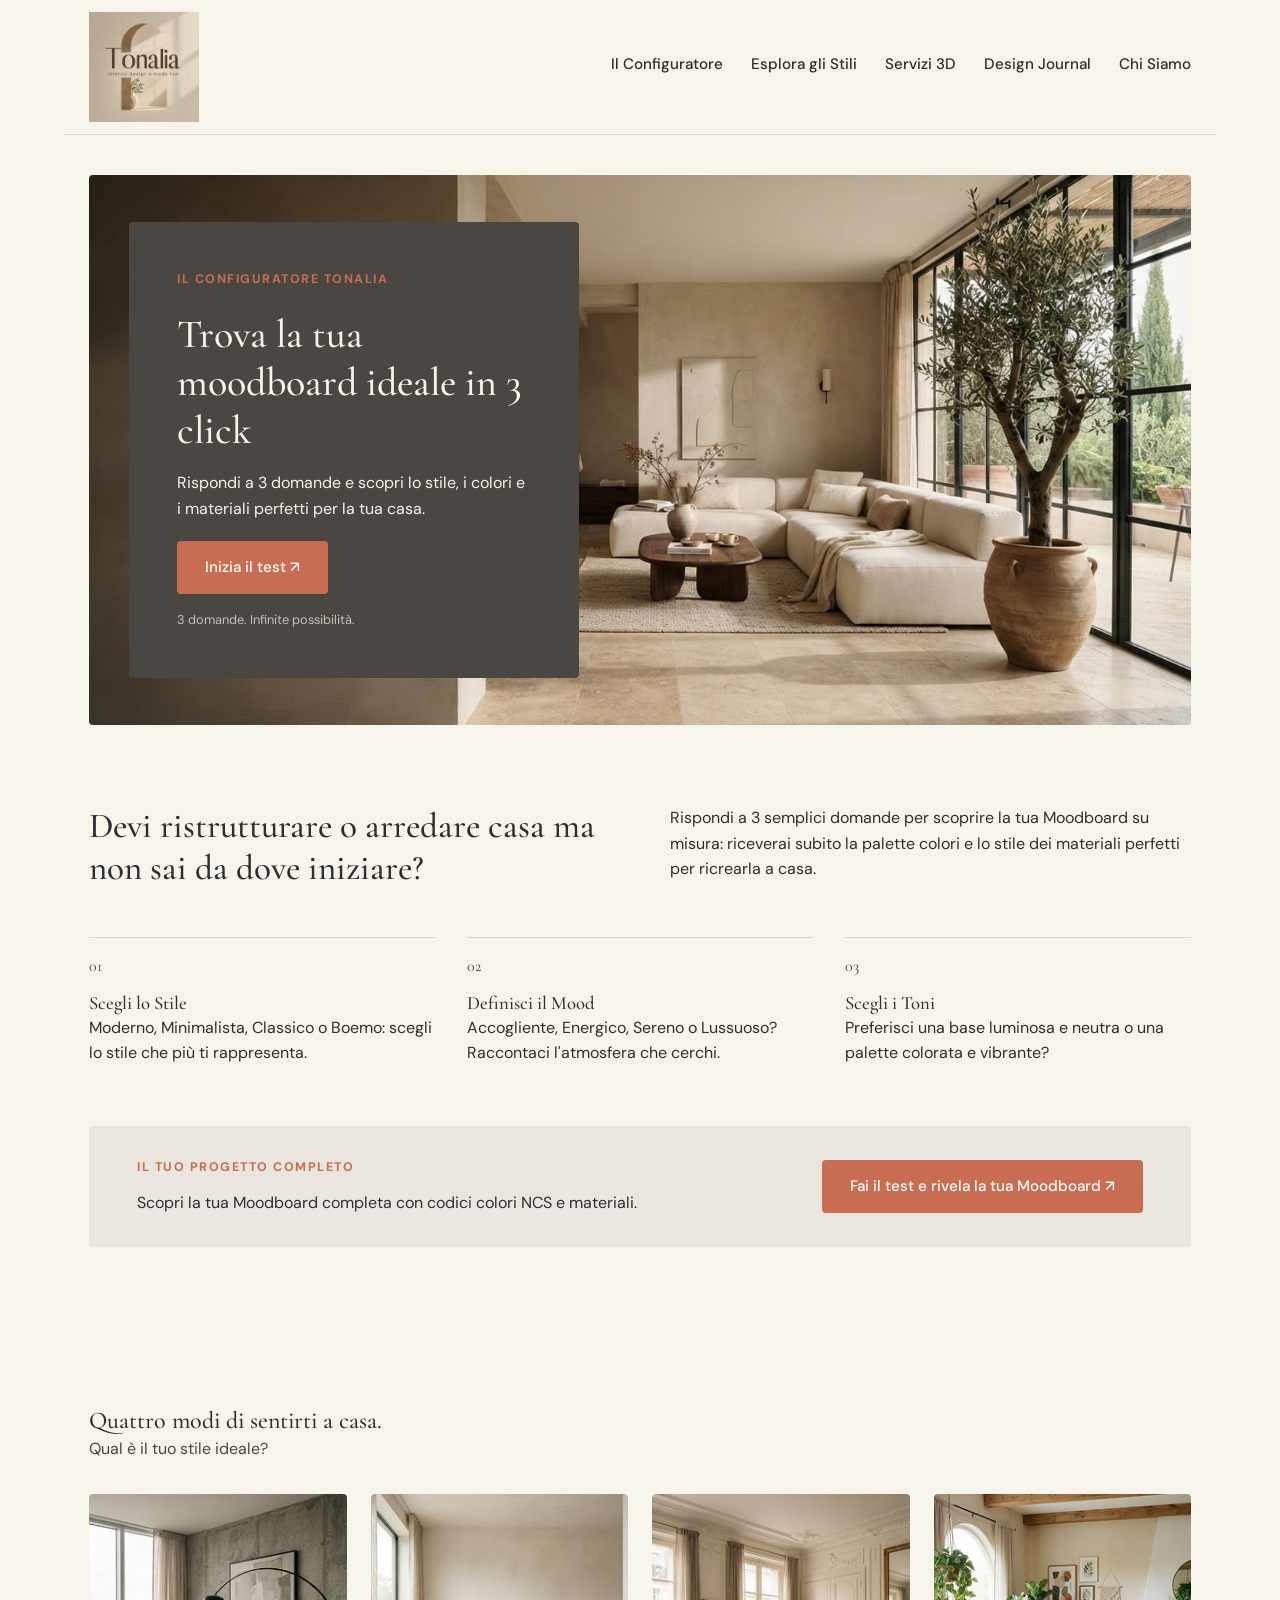
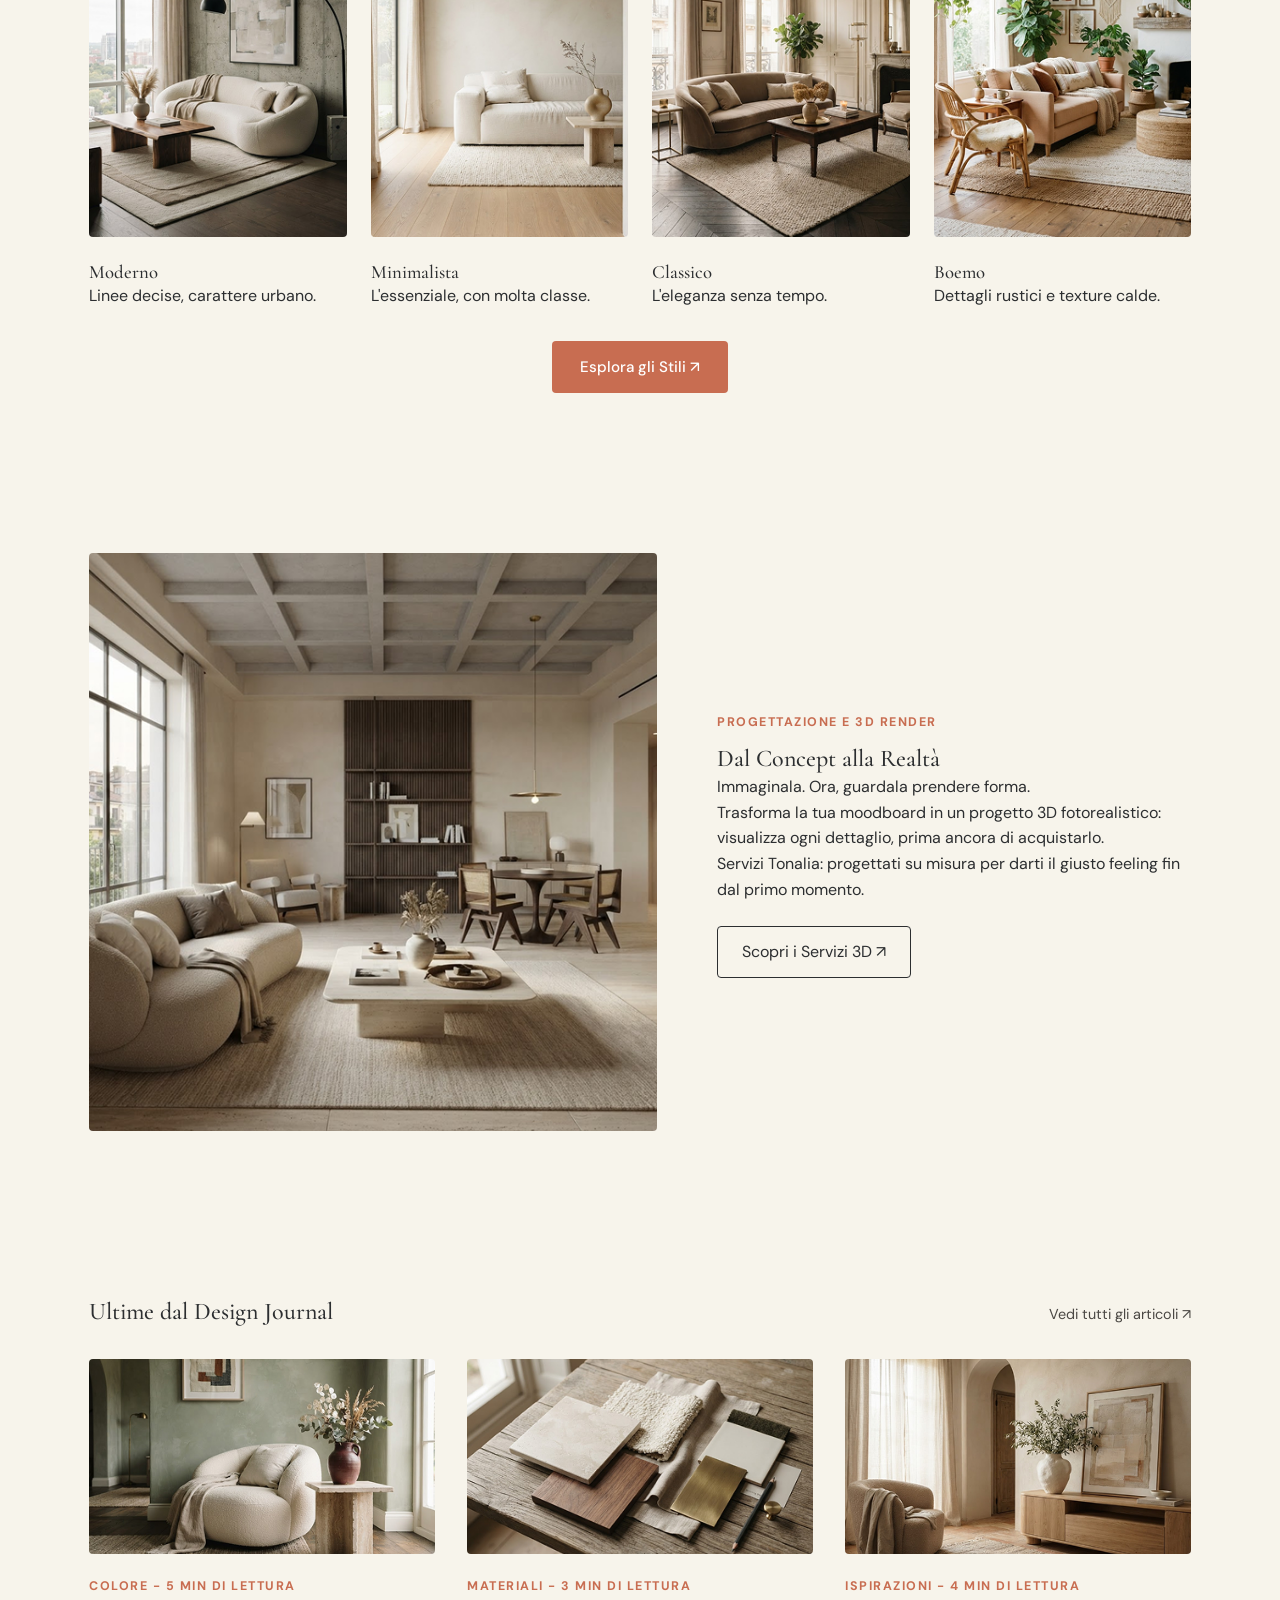
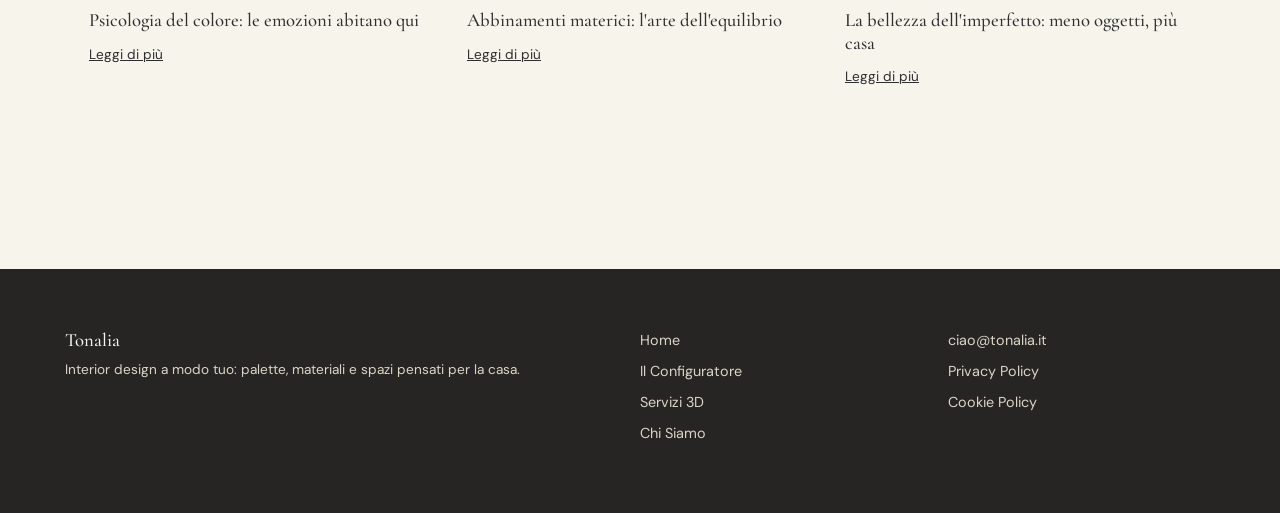
==== commit 0ce9eee5: "Revise footer structure and content in index.html Updated footer content with new links and descript" ====
--- a/index.html
+++ b/index.html
@@ -156,23 +156,27 @@
 
 
   <footer class="site-footer">
-    <div class="footer-content">
-      <div class="footer-brand">
-        <h3>Tonalia</h3>
-        <p>Interior design a modo tuo</p>
-        <p class="footer-tagline">La casa che immagini. Lo spazio che sei.</p>
-      </div>
-      <div class="footer-links">
-        <p class="footer-title">ESPLORA TONALIA</p>
-        <a href="index.html">Home / Configuratore</a>
-        <a href="servizi-3d.html">Servizi & Render 3D</a>
-      </div>
-      <div class="footer-contact">
-        <p>ciao@tonalia.it</p>
-        <p>Instagram</p>
-      </div>
+  <div class="footer-content">
+    <div>
+      <h3>Tonalia</h3>
+      <p class="caption" style="color: #DCD5C7; margin-top: 8px;">
+        Interior design a modo tuo: palette, materiali e spazi pensati per la casa.
+      </p>
     </div>
-  </footer>
 
-</body>
+    <div class="footer-links">
+      <a href="index.html">Home</a>
+      <a href="configuratore.html">Il Configuratore</a>
+      <a href="servizi-3d.html">Servizi 3D</a>
+      <a href="chi-siamo.html">Chi Siamo</a>
+    </div>
+
+    <div class="footer-links">
+      <a href="mailto:ciao@tonalia.it">ciao@tonalia.it</a>
+      <a href="#">Privacy Policy</a>
+      <a href="#">Cookie Policy</a>
+    </div>
+  </div>
+</footer>
+   </body>
 </html>
--- a/style.css
+++ b/style.css
@@ -735,12 +735,17 @@
 /* Card Risultato */
 #result-card {
   width: calc(100% - 32px);
-  max-width: 600px;
-  margin: 48px auto;
-  background-color: var(--bg-card);
-  border: 1px solid var(--border-sand);
-  padding: 36px;
+  max-width: 1050px;
+  margin: 48px auto 80px auto;
+  background-color: transparent;
+  border: none;
+  padding: 0;
+  text-align: left;
+}
+
+.result-header {
   text-align: center;
+  margin-bottom: 48px;
 }
 
 #code-output {
@@ -749,48 +754,55 @@
   font-weight: 700;
   letter-spacing: 0.12em;
   padding: 4px 12px;
-  background-color: var(--bg-cream);
+  background-color: var(--bg-banner);
   color: var(--accent-terracotta);
   margin-bottom: 12px;
 }
 
 #moodboard-type {
   font-family: var(--font-serif);
-  font-size: 2rem;
+  font-size: 2.6rem;
   font-weight: 500;
-  margin-bottom: 6px;
+  margin-bottom: 8px;
 }
 
 #desc-output {
   font-size: 0.95rem;
   color: var(--text-muted);
+  text-transform: uppercase;
+  letter-spacing: 1px;
+}
+
+.result-body {
+  display: grid;
+  grid-template-columns: 1fr 1.4fr;
+  gap: 48px;
+  align-items: start;
+}
+
+.result-left h3 {
+  font-size: 1.8rem;
   margin-bottom: 24px;
 }
 
-#moodboard-img {
-  width: 100%;
-  border: none;
-  margin-bottom: 20px;
-  display: block;
-}
-
 #palette-grid {
   display: grid;
-  grid-template-columns: repeat(4, 1fr);
-  gap: 10px;
+  grid-template-columns: repeat(2, 1fr);
+  gap: 12px;
   margin-bottom: 12px;
 }
 
 .color-swatch {
-  height: 60px;
-  display: flex;
-  align-items: center;
-  justify-content: center;
+  height: 75px;
+  display: flex;
+  align-items: flex-end;
+  padding: 10px;
   font-family: monospace;
-  font-size: 0.8rem;
+  font-size: 0.85rem;
   font-weight: 600;
   cursor: pointer;
-  border: 1px solid rgba(0, 0, 0, 0.08);
+  border: 1px solid rgba(44, 46, 48, 0.12);
+  border-radius: var(--radius-sm);
   transition: transform 0.2s ease;
 }
 
@@ -802,7 +814,14 @@
   display: block;
   font-size: 0.8rem;
   color: var(--text-muted);
-  margin-bottom: 24px;
+  margin-bottom: 28px;
+}
+
+#moodboard-img {
+  width: 100%;
+  border: none;
+  border-radius: var(--radius-sm);
+  display: block;
 }
 
 #result-card button {
@@ -811,17 +830,18 @@
   font-family: inherit;
   font-size: 0.9rem;
   font-weight: 600;
-  letter-spacing: 0.04em;
   color: var(--bg-card);
-  background-color: var(--bg-dark);
+  background-color: var(--accent-terracotta);
   border: none;
+  border-radius: var(--radius-sm);
   cursor: pointer;
-  transition: background-color 0.2s ease;
+  transition: opacity 0.2s ease;
 }
 
 #result-card button:hover {
-  background-color: var(--accent-terracotta);
-}
+  opacity: 0.9;
+}
+
 
 /* =========================================
    8. RESPONSIVE (Mobile e Tablet)
@@ -840,7 +860,8 @@
   .grid-2-cols,
   .grid-3-cols,
   .footer-content,
-  #options {
+   .result-body,
+#options {
     grid-template-columns: 1fr;
     gap: 24px;
   }
